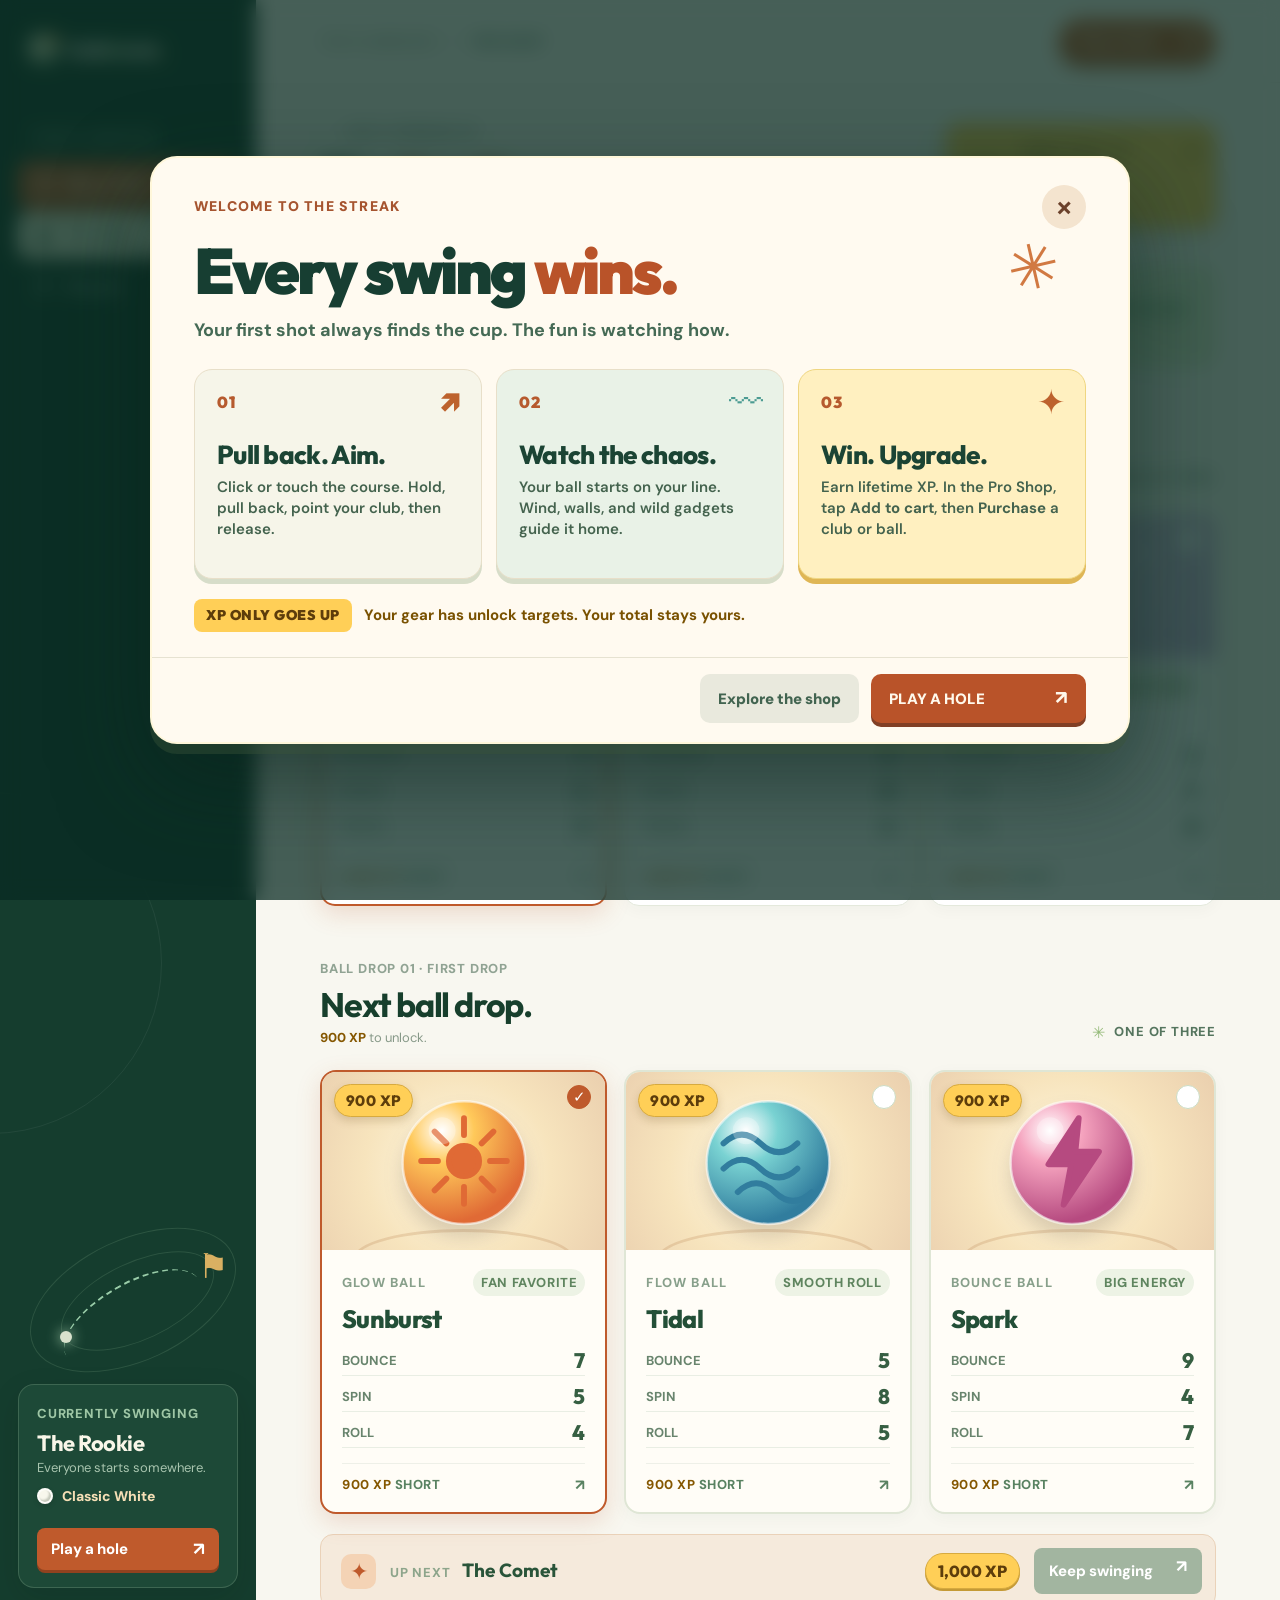
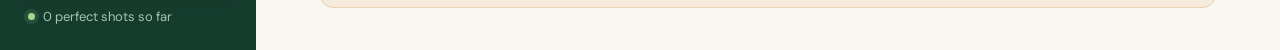
==== index.html @ f44a2342 "Save game, shop, tutorial, and 3D design lab updates" ====
<!doctype html>
<html lang="en">
  <head>
    <meta charset="UTF-8" />
    <meta name="viewport" content="width=device-width, initial-scale=1.0" />
    <meta name="theme-color" content="#153c2d" />
    <meta name="description" content="The Pro Shop at Hole in One: unlock spectacular clubs and golf balls for a game where every shot finds the cup." />
    <title>The Pro Shop · Hole in One</title>
    <link rel="preconnect" href="https://fonts.googleapis.com" />
    <link rel="preconnect" href="https://fonts.gstatic.com" crossorigin />
    <link href="https://fonts.googleapis.com/css2?family=DM+Sans:wght@400;500;600;700&family=Outfit:wght@400;500;600;700;800&display=swap" rel="stylesheet" />
    <link rel="stylesheet" href="./styles.css" />
    <link rel="stylesheet" href="./tutorial.css" />
    <script src="./gear-progression.js" defer></script>
    <script src="./ball-upgrades.js" defer></script>
    <script src="./script.js" defer></script>
    <script src="./shop-tutorial.js" defer></script>
  </head>
  <body>
    <div class="app-shell">
      <aside class="sidebar" aria-label="Game navigation">
        <a class="brand" href="#shop" aria-label="Hole in One shop home">
          <span class="brand-mark" aria-hidden="true"><span class="brand-flag"></span><span class="brand-hole"></span></span>
          <span class="brand-name">hole<span>in</span>one<span class="brand-dot">.</span></span>
        </a>

        <div class="side-label">YOUR CLUBHOUSE</div>
        <nav class="side-nav" aria-label="Main navigation">
          <a class="nav-item" id="nav-play" href="./game.html">
            <span class="nav-icon" aria-hidden="true">↗</span><span>Play a hole</span>
          </a>
          <a class="nav-item active" href="#shop" aria-current="page">
            <span class="nav-icon bag-icon" aria-hidden="true">▣</span><span>Pro shop</span><span class="nav-pip"></span>
          </a>
          <button class="nav-item" id="nav-collection" type="button">
            <span class="nav-icon" aria-hidden="true">✦</span><span>My gear</span>
          </button>
        </nav>

        <div class="side-spacer"></div>
        <div class="side-course" aria-hidden="true">
          <div class="course-orbit orbit-one"></div><div class="course-orbit orbit-two"></div>
          <div class="course-path"></div><span class="course-ball"></span><span class="course-flag">⚑</span>
        </div>
        <div class="side-progress">
          <div class="eyebrow light">CURRENTLY SWINGING</div>
          <div class="equipped-name" id="equipped-name">The Rookie</div>
          <div class="equipped-sub" id="equipped-sub">Everyone starts somewhere.</div>
          <div class="equipped-ball"><span class="equipped-ball-dot" id="equipped-ball-dot"></span><span id="equipped-ball-name">Classic White</span></div>
          <a class="side-play" id="side-play" href="./game.html"><span>Play a hole</span><span aria-hidden="true">↗</span></a>
        </div>
        <div class="side-bottom"><span class="live-dot"></span><span id="hole-count">0 perfect shots so far</span></div>
      </aside>

      <main class="main-content" id="shop">
        <header class="topbar">
          <div class="breadcrumb"><span>THE CLUBHOUSE</span><span class="breadcrumb-slash">/</span><strong>PRO SHOP</strong></div>
          <a class="topbar-play" href="./game.html">Play a hole <span aria-hidden="true">↗</span></a>
        </header>

        <div class="content-wrap">
          <section class="hero" aria-labelledby="hero-title">
            <div class="hero-copy">
              <div class="eyebrow"><span class="eyebrow-line"></span> NEXT UPGRADE UP</div>
              <h1 id="hero-title">The <em>Pro Shop.</em></h1>
              <p id="hero-description">Pick a club + ball. Play a hole.</p>
            </div>
            <div class="xp-wallet" aria-live="polite">
              <span class="wallet-spark" aria-hidden="true">✳</span>
              <div><div class="wallet-label">YOUR TOTAL XP</div><div class="wallet-value" id="wallet-xp">0 <span>XP</span></div></div>
              <span class="wallet-arrow" aria-hidden="true">↗</span>
            </div>
          </section>

          <section class="reward-banner" aria-label="Gear reward progress">
            <div class="reward-icon" aria-hidden="true">✦</div>
              <div class="reward-copy"><div class="reward-kicker" id="reward-kicker">TIER 01</div><div class="reward-title" id="reward-title">1,000 XP to go.</div></div>
            <div class="reward-meter"><div class="meter-label"><span class="xp-inline" id="meter-caption">0 / 1,000 XP</span><strong id="meter-status">KEEP SWINGING</strong></div><div class="meter-track"><span id="meter-fill"></span></div></div>
          </section>

          <section class="club-section" aria-labelledby="club-heading">
            <div class="section-heading">
              <div><div class="section-index" id="section-index">TIER 01</div><h2 id="club-heading">Pick your club.</h2><p id="section-description">One of three is yours.</p></div>
              <div class="selection-note"><span class="selection-note-icon">✳</span> <span id="selection-note-text">CHOOSE ONE OF THREE</span></div>
            </div>
            <div class="club-grid" id="club-grid"></div>
          </section>

          <section class="ball-section" aria-labelledby="ball-heading">
            <div class="section-heading">
              <div><div class="section-index" id="ball-section-index">BALL DROP / TIER 01</div><h2 id="ball-heading">Pick your ball.</h2><p id="ball-section-description">More bounce. More spin. More magic.</p></div>
              <div class="selection-note"><span class="selection-note-icon">✳</span> ONE OF THREE</div>
            </div>
            <div class="ball-grid" id="ball-grid"></div>
          </section>

          <section class="selection-bar" aria-live="polite">
            <div class="selection-bar-icon">✦</div>
            <div class="selection-info"><span class="selection-caption">YOUR PICK</span><strong id="selected-name">The Comet</strong><strong class="selection-price" id="selection-price">1,000 XP</strong></div>
            <button class="claim-button" id="claim-button" type="button"><span>Add to cart</span><span aria-hidden="true">↗</span></button>
          </section>
        </div>
      </main>
    </div>

    <div class="toast" id="toast" role="status" aria-live="polite"></div>
    <div class="confetti-layer" id="confetti-layer" aria-hidden="true"></div>

    <div class="modal-backdrop" id="claim-modal" hidden>
      <section class="claim-dialog" role="dialog" aria-modal="true" aria-labelledby="claim-title">
        <button class="modal-close" id="claim-close" type="button" aria-label="Close cart">×</button>
        <div class="claim-step" id="claim-step">YOUR CART</div>
        <h2 id="claim-title">Ready to roll?</h2>
        <p class="claim-intro" id="claim-intro">One XP milestone unlocks both. Your total stays.</p>
        <div class="claim-showcase" id="claim-showcase">
          <div class="claim-rays" aria-hidden="true"></div>
          <div class="claim-glow" aria-hidden="true"></div>
          <div class="claim-art" id="claim-art" aria-hidden="true"></div>
          <span class="claim-star star-one" aria-hidden="true">✦</span><span class="claim-star star-two" aria-hidden="true">✳</span>
        </div>
        <div class="cart-items">
          <div class="cart-item"><div class="cart-item-heading"><span>01 / CLUB</span><strong id="claim-cost">1,000 XP</strong></div><div class="claim-cart-choices" id="claim-cart-choices" aria-label="Choose a club for your cart"></div></div>
          <div class="cart-item"><div class="cart-item-heading"><span>02 / BALL</span><strong id="claim-ball-cost">900 XP</strong></div><div class="claim-ball-choices" id="claim-ball-choices" aria-label="Choose a ball for your cart"></div></div>
        </div>
        <div class="claim-receipt" aria-label="Unlock summary">
          <span>TOTAL XP <strong id="claim-balance">0 XP</strong></span>
          <span>UNLOCK TARGET <strong id="claim-needed">1,000 XP</strong></span>
          <span>XP AFTER <strong id="claim-after">0 XP</strong></span>
        </div>
        <div class="claim-actions">
          <button class="claim-back" id="claim-back" type="button">Keep browsing</button>
          <button class="claim-final" id="claim-confirm" type="button"><span id="claim-confirm-text">Purchase club</span><span class="xp-cta-price" id="claim-confirm-price">1,000 XP target</span><span aria-hidden="true">↗</span></button>
          <button class="claim-final" id="claim-done" type="button" hidden>Play a hole <span aria-hidden="true">↗</span></button>
        </div>
        <div class="claim-announcement" id="claim-announcement" role="status" aria-live="polite"></div>
      </section>
    </div>
    <div class="modal-backdrop" id="practice-modal" hidden>
      <section class="practice-dialog" role="dialog" aria-modal="true" aria-labelledby="practice-title">
        <button class="modal-close" id="modal-close" type="button" aria-label="Close">×</button>
        <div class="practice-topline">PRACTICE GREEN <span>•</span> HOLE <span id="practice-hole-number">01</span></div>
        <h2 id="practice-title">One shot. One sure thing.</h2>
        <p class="practice-intro">Press the ball, pull back, and release. Somehow, it always finds the cup.</p>
        <div class="practice-course" id="practice-course">
          <div class="course-ridge ridge-one"></div><div class="course-ridge ridge-two"></div>
          <div class="practice-track"></div><div class="practice-bunker"></div>
          <div class="practice-hole"><span class="practice-flag">⚑</span></div>
          <div class="wind-effect" id="wind-effect">〰&nbsp; WIND ASSIST &nbsp;〰</div>
          <div class="aim-line" id="aim-line"></div>
          <div class="practice-ball" id="practice-ball" role="button" tabindex="0" aria-label="Hold and pull back to swing"></div>
        </div>
        <div class="practice-bottom"><div><span class="power-label">SWING POWER</span><strong id="power-value">Pull back to aim</strong></div><div class="practice-result" id="practice-result">Every swing is a winner.</div></div>
        <button class="back-to-shop" id="back-to-shop" type="button" hidden>Back to the shop <span>↗</span></button>
      </section>
    </div>
    <div class="modal-backdrop" id="collection-modal" hidden>
      <section class="practice-dialog collection-dialog" role="dialog" aria-modal="true" aria-labelledby="collection-title">
        <button class="modal-close" id="collection-close" type="button" aria-label="Close">×</button>
        <div class="practice-topline">YOUR CLUBHOUSE <span>•</span> THE COLLECTION</div>
        <h2 id="collection-title">Your gear so far.</h2>
        <p class="practice-intro">A little history of very lucky swings.</p>
        <div class="collection-list" id="collection-list"></div>
      </section>
    </div>
    <div class="tutorial-overlay" id="tutorial-overlay" hidden>
      <section class="tutorial-panel" role="dialog" aria-modal="true" aria-labelledby="tutorial-title" aria-describedby="tutorial-lede">
        <div class="tutorial-scroll">
          <div class="tutorial-topline"><span>WELCOME TO THE STREAK</span><button class="tutorial-close" id="tutorial-close" type="button" aria-label="Close tutorial">×</button></div>
          <div class="tutorial-hero">
            <span class="tutorial-spark" aria-hidden="true">✳</span>
            <h2 id="tutorial-title" tabindex="-1">Every swing <em>wins.</em></h2>
            <p id="tutorial-lede">Your first shot always finds the cup. The fun is watching how.</p>
          </div>
          <div class="tutorial-steps">
            <article class="tutorial-step"><span class="tutorial-step-number">01</span><span class="tutorial-step-icon" aria-hidden="true">↗</span><h3>Pull back. Aim.</h3><p>Click or touch the course. Hold, pull back, point your club, then release.</p></article>
            <article class="tutorial-step"><span class="tutorial-step-number">02</span><span class="tutorial-step-icon" aria-hidden="true">〰</span><h3>Watch the chaos.</h3><p>Your ball starts on your line. Wind, walls, and wild gadgets guide it home.</p></article>
            <article class="tutorial-step"><span class="tutorial-step-number">03</span><span class="tutorial-step-icon" aria-hidden="true">✦</span><h3>Win. Upgrade.</h3><p>Earn lifetime XP. In the Pro Shop, tap <strong>Add to cart</strong>, then <strong>Purchase</strong> a club or ball.</p></article>
          </div>
          <div class="tutorial-reassurance"><strong>XP ONLY GOES UP</strong><span>Your gear has unlock targets. Your total stays yours.</span></div>
        </div>
        <div class="tutorial-actions"><button class="tutorial-skip" id="tutorial-skip" type="button">Explore the shop</button><button class="tutorial-start" id="tutorial-start" type="button">PLAY A HOLE <span aria-hidden="true">↗</span></button></div>
      </section>
    </div>
  </body>
</html>
---- styles.css ----
:root{font-family:'DM Sans',sans-serif;color:#173b2c;background:#f8f7f0;font-synthesis:none}*{box-sizing:border-box}body{margin:0;min-width:320px}button,a{font:inherit}button{cursor:pointer}a{text-decoration:none;color:inherit}button:focus-visible,a:focus-visible,[tabindex]:focus-visible{outline:3px solid #e2b54d;outline-offset:3px}[hidden]{display:none!important}.app-shell{min-height:100vh;display:flex}.sidebar{width:256px;flex:none;background:#153d2e;color:#f9f6e8;padding:34px 18px 25px;display:flex;flex-direction:column;position:relative;overflow:hidden}.sidebar:before{content:'';position:absolute;width:340px;height:340px;border:1px solid rgba(255,255,255,.06);border-radius:50%;left:-180px;top:48%;pointer-events:none}.brand{display:flex;align-items:center;gap:10px;padding:0 11px;margin-bottom:66px;position:relative;z-index:1}.brand-mark{width:29px;height:29px;border-radius:50%;background:#e6efc8;position:relative;flex:none;box-shadow:inset -4px -4px 0 #b6d0a7}.brand-hole{position:absolute;width:8px;height:4px;border-radius:50%;background:#153d2e;left:11px;bottom:5px}.brand-flag{position:absolute;width:2px;height:20px;background:#153d2e;left:15px;bottom:8px;transform:rotate(8deg);transform-origin:bottom}.brand-flag:after{content:'';position:absolute;top:0;left:1px;border-top:5px solid #f8b863;border-bottom:5px solid transparent;border-right:11px solid #f8b863}.brand-name{font-family:Outfit,sans-serif;font-weight:800;letter-spacing:-1.2px;font-size:22px;white-space:nowrap}.brand-name>span:first-child{color:#cce3b6}.brand-dot{color:#f9bf61}.side-label{font-size:10px;font-weight:800;letter-spacing:2px;color:#8fb29d;padding:0 14px;margin-bottom:15px}.side-nav{display:grid;gap:5px;position:relative;z-index:1}.nav-item{border:0;background:transparent;color:#b6cbbd;display:flex;align-items:center;gap:13px;width:100%;padding:13px 15px;border-radius:11px;text-align:left;font-weight:700;font-size:13px;transition:background .2s,color .2s}.nav-item:hover{background:rgba(255,255,255,.08);color:#fff}.nav-item.active{background:#edf1d9;color:#194532;box-shadow:0 3px 14px rgba(5,26,15,.13)}.nav-icon{font-size:23px;font-family:Outfit,sans-serif;font-weight:500;width:20px;line-height:20px;text-align:center}.bag-icon{font-size:20px}.nav-pip{width:6px;height:6px;border-radius:50%;background:#ecb45c;margin-left:auto}.side-spacer{flex:1;min-height:100px}.side-course{height:148px;position:relative;margin:-15px 4px 7px;opacity:.9}.course-orbit{position:absolute;border:1px solid rgba(170,211,171,.17);border-radius:50%;width:220px;height:122px;transform:rotate(-25deg);left:1px;top:10px}.orbit-two{width:165px;height:78px;left:33px;top:33px}.course-path{position:absolute;width:153px;height:70px;border-top:2px dashed #a8dcb6;border-radius:50%;transform:rotate(-30deg);left:34px;top:54px}.course-ball{position:absolute;left:38px;top:102px;width:12px;height:12px;background:#eff4df;border-radius:50%;box-shadow:0 0 14px #bfe6c2}.course-flag{position:absolute;color:#efbd68;left:176px;top:15px;font-size:34px}.side-progress{position:relative;z-index:1;border:1px solid rgba(217,239,208,.17);background:#1d4937;border-radius:16px;padding:20px 18px 17px;box-shadow:0 10px 30px rgba(7,25,17,.12)}.eyebrow{font-weight:800;font-size:10px;letter-spacing:2px;color:#658571;display:flex;align-items:center;gap:10px}.eyebrow.light{color:#9ec6a5;font-size:9px}.equipped-name{font:700 22px/1.2 Outfit,sans-serif;letter-spacing:-.5px;margin:8px 0 3px}.equipped-sub{font-size:11px;color:#a9c5af}.side-play{margin-top:23px;background:#ecbb64;border:0;border-radius:8px;width:100%;padding:11px 14px;color:#20432b;font-weight:800;display:flex;align-items:center;justify-content:space-between;font-size:12px;transition:transform .2s,background .2s}.side-play:hover{transform:translateY(-2px);background:#ffcf78}.side-play span:last-child{font-size:18px;line-height:12px}.side-bottom{display:flex;align-items:center;gap:8px;color:#a8c6b0;font-size:11px;padding:20px 10px 0}.live-dot{width:7px;height:7px;border-radius:50%;background:#a7d890;box-shadow:0 0 0 4px rgba(167,216,144,.13)}.main-content{flex:1;min-width:0;background:#f8f7f0}.topbar{height:83px;border-bottom:1px solid #e8e9de;display:flex;justify-content:space-between;align-items:center;padding:0 clamp(28px,5vw,72px)}.breadcrumb{display:flex;align-items:center;gap:15px;font-size:10px;letter-spacing:1.7px;font-weight:800;color:#8b9c8b}.breadcrumb strong{color:#2b583b}.breadcrumb-slash{color:#bcc8b6;font-size:15px}.top-actions{display:flex;align-items:center;gap:21px}.season-tag{font-size:10px;font-weight:800;letter-spacing:1.4px;color:#52745b;display:flex;align-items:center;gap:7px}.season-dot{width:7px;height:7px;background:#9ac678;border-radius:50%}.avatar{width:32px;height:32px;border-radius:50%;background:#dfebce;border:2px solid #fff;display:grid;place-items:center;font:800 11px Outfit,sans-serif;color:#2d5c3c;position:relative;box-shadow:0 2px 8px #dce4d4}.avatar-star{position:absolute;top:-7px;right:-6px;color:#eeb955;font-size:13px}.content-wrap{width:min(1330px,100%);margin:0 auto;padding:40px clamp(28px,5vw,72px) 42px}.hero{display:flex;justify-content:space-between;align-items:flex-end;gap:25px;margin-bottom:34px}.hero-copy{max-width:720px}.eyebrow-line{width:17px;height:1px;background:#91a992}.hero h1{font:700 clamp(36px,3.5vw,54px)/1.06 Outfit,sans-serif;letter-spacing:-2.5px;margin:15px 0 11px;color:#173f2d}.hero h1 em{font-style:normal;color:#8cae64}.hero p{font-size:13px;line-height:1.65;color:#78907c;margin:0;max-width:490px}.xp-wallet{min-width:190px;height:77px;background:#eaf0d9;border:1px solid #dfe9cc;border-radius:14px;display:flex;align-items:center;gap:13px;padding:15px 17px;position:relative;margin-bottom:3px}.wallet-spark{width:34px;height:34px;border-radius:10px;display:grid;place-items:center;background:#d1e3ba;color:#3d713f;font-size:24px;flex:none}.wallet-label{font-size:9px;letter-spacing:1.3px;font-weight:800;color:#719477}.wallet-value{font:700 25px/1.05 Outfit,sans-serif;letter-spacing:-.8px;color:#214e34;margin-top:4px}.wallet-value span{font:700 10px 'DM Sans',sans-serif;letter-spacing:1px;color:#62886b}.wallet-arrow{align-self:flex-start;color:#77977b;font-size:17px;margin-left:auto}.reward-banner{min-height:103px;background:#dfeccd;border:1px solid #d2e3be;border-radius:16px;display:flex;align-items:center;gap:18px;padding:21px 27px;position:relative;overflow:hidden}.reward-banner:after{content:'✳';position:absolute;right:30%;top:-64px;font:190px Outfit;color:rgba(133,173,105,.1);pointer-events:none}.reward-icon{width:46px;height:46px;flex:none;border-radius:12px;background:#b6d699;color:#fff;font-size:28px;display:grid;place-items:center;transform:rotate(-7deg);box-shadow:0 4px 0 #97bf79}.reward-copy{position:relative;z-index:1;min-width:270px}.reward-kicker{font-size:9px;font-weight:800;letter-spacing:1.55px;color:#63885e;margin-bottom:5px}.reward-title{font:700 23px/1.1 Outfit,sans-serif;letter-spacing:-.55px;color:#245236}.reward-meter{width:235px;margin-left:auto;position:relative;z-index:1}.meter-label{display:flex;justify-content:space-between;gap:10px;font-size:9px;font-weight:800;letter-spacing:.5px;color:#6b9368;white-space:nowrap;margin-bottom:9px}.meter-label strong{color:#397b48;font-size:9px}.meter-track{height:7px;border-radius:9px;background:#bdd7ad;overflow:hidden}.meter-track span{display:block;height:100%;width:100%;background:#438f5b;border-radius:9px;transition:width .35s}.club-section{margin-top:38px}.section-heading{display:flex;align-items:end;justify-content:space-between;gap:20px;margin-bottom:20px}.section-index{font-size:10px;letter-spacing:1.7px;color:#90a393;font-weight:800;margin-bottom:8px}.section-heading h2{font:700 clamp(27px,2.7vw,34px)/1.15 Outfit,sans-serif;letter-spacing:-1.2px;color:#173f2c;margin:0 0 5px}.section-heading p{color:#879988;font-size:12px;margin:0}.selection-note{color:#55755e;font-size:10px;font-weight:800;letter-spacing:1.1px;white-space:nowrap;padding-bottom:4px}.selection-note-icon{color:#93b977;font-size:16px;vertical-align:-2px;margin-right:5px}.club-grid{display:grid;grid-template-columns:repeat(3,minmax(0,1fr));gap:17px}.club-card{border:1px solid #e4e9dc;border-radius:15px;background:#fff;min-width:0;overflow:hidden;text-align:left;position:relative;box-shadow:0 4px 16px rgba(34,66,43,.035);transition:transform .2s,box-shadow .2s,border-color .2s;cursor:pointer;padding:0;color:#1b4230}.club-card:hover{transform:translateY(-4px);box-shadow:0 12px 28px rgba(34,66,43,.1)}.club-card.selected{border:2px solid #408755;box-shadow:0 8px 25px rgba(46,114,64,.13)}.club-card.locked{opacity:.82}.club-art{height:143px;position:relative;display:grid;place-items:center;overflow:hidden}.club-art:before,.club-art:after{content:'';position:absolute;border-radius:50%;border:1px solid rgba(255,255,255,.4);width:215px;height:215px;top:23px;left:50%;transform:translateX(-50%)}.club-art:after{width:158px;height:158px;top:52px}.club-art svg{height:150px;width:220px;position:relative;z-index:2;transform:rotate(-9deg) translateY(4px);filter:drop-shadow(0 10px 8px rgba(45,63,39,.18))}.club-art .art-spark{position:absolute;color:rgba(255,255,255,.82);font:26px Outfit;z-index:1}.art-spark.one{top:22px;right:20%}.art-spark.two{bottom:20px;left:15%;font-size:16px}.club-art.meteor{background:linear-gradient(135deg,#f4ddbb,#f0c690)}.club-art.cloud{background:linear-gradient(135deg,#dae7e9,#b7d6d9)}.club-art.lightning{background:linear-gradient(135deg,#e7d8ed,#ccb4db)}.club-art.orbit{background:linear-gradient(135deg,#deead1,#b9d8b7)}.club-art.lotus{background:linear-gradient(135deg,#f3d9df,#eebac8)}.club-art.volt{background:linear-gradient(135deg,#e6e3bc,#d2d38a)}.club-art.nebula{background:linear-gradient(135deg,#d3d0eb,#a9acd7)}.club-art.rocket{background:linear-gradient(135deg,#f4d5c5,#efab91)}.club-art.aurora{background:linear-gradient(135deg,#cee9dd,#96cfc2)}.card-check{position:absolute;right:14px;top:13px;z-index:4;border-radius:50%;width:24px;height:24px;background:#fff;color:#4a8a52;display:grid;place-items:center;font-size:15px;font-weight:800;border:1px solid #cbdcc5}.selected .card-check{background:#397c4d;color:#fff;border-color:#397c4d}.card-body{padding:15px 17px 17px}.card-row{display:flex;justify-content:space-between;gap:8px;align-items:center}.card-kicker{font-size:9px;letter-spacing:1.2px;font-weight:800;color:#88a08b}.card-tag{border-radius:30px;padding:4px 7px;font-size:8px;font-weight:800;letter-spacing:.6px;color:#5f855f;background:#edf3e5}.card-body h3{font:700 23px/1.12 Outfit,sans-serif;letter-spacing:-.75px;margin:8px 0 3px}.card-desc{font-size:11px;color:#829784;margin:0 0 15px;line-height:1.35;min-height:29px}.stat-row{display:grid;grid-template-columns:63px 1fr 19px;gap:7px;align-items:center;margin:7px 0;font-size:10px;color:#68846d;font-weight:700}.stat-bar{height:5px;background:#ecf1e6;border-radius:10px;overflow:hidden}.stat-bar span{display:block;height:100%;background:#a6c58b;border-radius:10px}.stat-number{text-align:right;color:#4e7956;font-size:10px}.card-bottom{margin-top:13px;border-top:1px solid #eef0e8;padding-top:11px;display:flex;align-items:center;justify-content:space-between;color:#598261;font-size:9px;font-weight:800;letter-spacing:.5px}.card-bottom .card-arrow{font-size:15px}.selection-bar{margin-top:20px;background:#eaf0df;border:1px solid #e0e9d7;border-radius:13px;min-height:74px;padding:12px 13px 12px 20px;display:flex;align-items:center;gap:14px}.selection-bar-icon{width:35px;height:35px;flex:none;border-radius:10px;display:grid;place-items:center;background:#d7e6c6;color:#5a945b;font-size:22px}.selection-info{display:flex;align-items:baseline;gap:11px;flex:1;min-width:0}.selection-caption{font-size:9px;font-weight:800;letter-spacing:1px;color:#8da58b;white-space:nowrap}.selection-info strong{font:700 16px Outfit,sans-serif;color:#295439;white-space:nowrap}.selection-info>span:last-child{font-size:11px;color:#7e987e;overflow:hidden;text-overflow:ellipsis;white-space:nowrap}.claim-button{background:#2c7145;color:#fff;border:0;border-radius:8px;min-width:168px;padding:13px 15px;display:flex;justify-content:space-between;gap:12px;font-weight:800;font-size:11px;box-shadow:0 3px 0 #1d5735;transition:transform .2s,background .2s}.claim-button:hover:not(:disabled){background:#358852;transform:translateY(-2px)}.claim-button:disabled{cursor:not-allowed;background:#a2b5a0;box-shadow:none}.claim-button span:last-child{font-size:17px;line-height:10px}.toast{position:fixed;right:26px;bottom:24px;z-index:30;padding:12px 17px;border-radius:10px;background:#1e5536;color:#fff;font-size:12px;font-weight:700;box-shadow:0 12px 36px rgba(12,40,23,.2);opacity:0;transform:translateY(15px);pointer-events:none;transition:opacity .25s,transform .25s}.toast.visible{opacity:1;transform:translateY(0)}.confetti-layer{position:fixed;inset:0;z-index:50;pointer-events:none;overflow:hidden}.confetti{position:absolute;top:-20px;width:8px;height:14px;opacity:0;animation:fall var(--fall-time) ease-in forwards;transform:rotate(var(--rotation));background:var(--color);left:var(--left)}@keyframes fall{0%{opacity:1;transform:translateY(-20px) rotate(0deg)}100%{opacity:0;transform:translateY(105vh) translateX(var(--drift)) rotate(900deg)}}.modal-backdrop{position:fixed;inset:0;z-index:40;background:rgba(13,38,23,.68);display:grid;place-items:center;padding:20px;backdrop-filter:blur(4px)}.practice-dialog{width:min(640px,100%);background:#f9f8f0;border-radius:21px;padding:29px;position:relative;box-shadow:0 24px 80px rgba(9,32,18,.28)}.modal-close{position:absolute;right:22px;top:17px;background:#e8edde;border:0;border-radius:50%;width:31px;height:31px;font-size:23px;line-height:1;color:#3b6745}.practice-topline{font-size:10px;letter-spacing:1.7px;font-weight:800;color:#73a174}.practice-topline span{padding:0 8px;color:#b3c8ab}.practice-dialog h2{font:700 33px Outfit,sans-serif;letter-spacing:-1px;margin:8px 0 4px;color:#18442e}.practice-intro{font-size:12px;color:#758c78;margin:0 0 20px}.practice-course{height:275px;position:relative;overflow:hidden;border-radius:15px;background:radial-gradient(ellipse at 80% 20%,#a6cf82 0 17%,transparent 18%),repeating-linear-gradient(105deg,#92c679 0 30px,#96ca7c 30px 60px);border:7px solid #e0e9d2;touch-action:none}.practice-course:before{content:'';position:absolute;inset:-20%;border:40px solid rgba(65,129,67,.13);border-radius:50%;transform:rotate(-18deg) translate(20%,35%)}.course-ridge{position:absolute;width:190px;height:90px;border:9px solid rgba(211,235,170,.26);border-radius:50%;transform:rotate(-26deg);left:16%;top:50%}.ridge-two{left:61%;top:5%;width:120px;height:135px}.practice-track{position:absolute;width:67%;height:65%;border-top:3px dashed rgba(248,255,237,.65);border-radius:50%;left:19%;top:38%;transform:rotate(-20deg)}.practice-bunker{position:absolute;width:105px;height:50px;background:#e7d7a5;border:5px solid rgba(255,255,255,.18);border-radius:50%;left:45%;bottom:12%;transform:rotate(-26deg)}.practice-hole{position:absolute;left:78%;top:31%;width:26px;height:10px;border-radius:50%;background:#214d30;box-shadow:0 2px 0 #cce1a7}.practice-flag{position:absolute;bottom:4px;left:12px;color:#e89165;font-size:35px;line-height:1}.practice-ball{position:absolute;left:18%;top:70%;width:23px;height:23px;border-radius:50%;background:radial-gradient(circle at 35% 30%,#fff 0 33%,#e8eee5 73%);box-shadow:0 5px 4px rgba(42,81,46,.25);cursor:grab;z-index:3;transform:translate(-50%,-50%)}.practice-ball:active{cursor:grabbing}.aim-line{position:absolute;left:18%;top:70%;width:0;height:3px;background:#f9fcf0;transform-origin:left center;border-radius:5px;z-index:2;box-shadow:0 0 0 2px rgba(38,84,45,.2);display:none}.wind-effect{position:absolute;right:7%;top:58%;color:#f5fff1;font:800 11px Outfit;letter-spacing:1.5px;opacity:0;transform:translateX(25px);z-index:5;text-shadow:0 2px 6px #3a844b}.wind-effect.active{animation:wind 1.6s ease-in-out 2}@keyframes wind{20%,70%{opacity:1;transform:translateX(-17px)}100%{opacity:0;transform:translateX(-45px)}}.practice-bottom{display:flex;justify-content:space-between;align-items:center;gap:15px;margin-top:17px}.practice-bottom>div:first-child{display:flex;flex-direction:column;gap:3px}.power-label{font-size:9px;letter-spacing:1.4px;font-weight:800;color:#8ba38b}.practice-bottom strong{font:700 16px Outfit;color:#2d633e}.practice-result{font-size:11px;color:#7f987f;text-align:right}.back-to-shop{margin-top:16px;width:100%;border:0;border-radius:9px;padding:13px 17px;background:#2d7045;color:#fff;display:flex;align-items:center;justify-content:space-between;font-size:12px;font-weight:800}
@media(max-width:1180px){.sidebar{width:220px}.content-wrap{padding-left:35px;padding-right:35px}.topbar{padding-left:35px;padding-right:35px}.hero h1{font-size:42px}.selection-info>span:last-child{display:none}.club-grid{gap:12px}.card-body{padding:14px}.reward-copy{min-width:230px}}
@media(max-width:900px){.sidebar{width:72px;padding:27px 10px}.brand{padding:0;margin:0 auto 62px}.brand-name,.side-label,.nav-item span:not(.nav-icon),.side-course,.side-progress,.side-bottom{display:none}.side-nav{gap:12px}.nav-item{justify-content:center;padding:12px 4px}.nav-icon{width:auto}.nav-pip{display:none}.content-wrap{padding:30px 26px}.topbar{padding:0 26px}.reward-meter{width:190px}.reward-copy{min-width:0}.club-art{height:125px}.club-art svg{height:135px}}
@media(max-width:700px){.app-shell{display:block}.sidebar{width:100%;height:64px;padding:0 17px;flex-direction:row;align-items:center;justify-content:space-between}.brand{margin:0}.brand-name{display:block;font-size:19px}.side-nav{display:flex;gap:5px}.nav-item{width:40px;height:40px;padding:0}.nav-item span.nav-icon{display:block}.topbar{height:60px;padding:0 20px}.season-tag{display:none}.content-wrap{padding:26px 20px 35px}.hero{display:block;margin-bottom:23px}.hero h1{font-size:40px}.hero p{font-size:12px}.xp-wallet{margin-top:18px;width:100%;height:66px}.reward-banner{padding:16px;gap:12px;flex-wrap:wrap}.reward-icon{width:39px;height:39px}.reward-title{font-size:19px}.reward-meter{width:100%;margin:9px 0 0}.club-section{margin-top:28px}.section-heading{align-items:start}.section-heading h2{font-size:29px}.selection-note{display:none}.club-grid{grid-template-columns:1fr}.club-card{display:grid;grid-template-columns:39% 1fr;min-height:220px}.club-art{height:100%;min-height:220px}.club-art svg{width:190px;height:160px;transform:rotate(-9deg) translateY(4px)}.card-body{padding:17px}.card-desc{min-height:0}.selection-bar{position:sticky;bottom:10px;z-index:10;box-shadow:0 8px 24px rgba(32,68,41,.12);flex-wrap:wrap}.selection-info{flex:1}.claim-button{width:100%}.practice-dialog{padding:20px}.practice-course{height:225px}}
@media(max-width:420px){.club-card{grid-template-columns:35% 1fr}.club-art svg{width:160px}.card-body h3{font-size:20px}.stat-row{grid-template-columns:53px 1fr 16px;gap:4px}.brand-name{font-size:17px}.brand-mark{width:25px;height:25px}.hero h1{font-size:36px}}
@media(prefers-reduced-motion:reduce){*,*:before,*:after{animation-duration:.01ms!important;scroll-behavior:auto!important;transition-duration:.01ms!important}}
.collection-list{display:grid;gap:9px;margin-top:22px;max-height:54vh;overflow:auto}.collection-entry{display:flex;align-items:center;gap:12px;background:#eef2e4;border:1px solid #dfe8d6;border-radius:11px;padding:11px 13px}.collection-emblem{width:32px;height:32px;flex:none;border-radius:8px;background:#d4e5c5;display:grid;place-items:center;color:#548055;font-size:20px}.collection-entry strong{font:700 15px Outfit;color:#26543a;display:block}.collection-entry small{font-size:10px;color:#819783}.collection-equipped{margin-left:auto;font-size:9px;font-weight:800;letter-spacing:1px;color:#497e50}
.club-card:disabled{cursor:default}.club-card:disabled:hover{transform:none;box-shadow:0 4px 16px rgba(34,66,43,.035)}.club-card.selected:disabled:hover{box-shadow:0 8px 25px rgba(46,114,64,.13)}

.practice-dialog,.claim-dialog{max-height:calc(100dvh - 40px);overflow:auto}
.claim-dialog{width:min(510px,100%);background:#faf9f1;border-radius:22px;padding:29px;position:relative;text-align:center;box-shadow:0 26px 90px rgba(9,32,18,.35)}
.claim-step{font-size:10px;letter-spacing:2px;font-weight:800;color:#7c9b76;margin-top:2px}
.claim-dialog h2{font:700 clamp(29px,4vw,37px)/1.05 Outfit,sans-serif;letter-spacing:-1.3px;color:#17442e;margin:12px 30px 6px}
.claim-intro{font-size:12px;line-height:1.5;color:#829584;margin:0 auto 17px;max-width:360px}
.claim-showcase{height:225px;border-radius:16px;background:radial-gradient(circle at 50% 62%,#e8eec8 0,#ccdfa9 55%,#a8cb8d 100%);position:relative;overflow:hidden;display:grid;place-items:center;isolation:isolate}
.claim-rays{position:absolute;inset:-70%;background:repeating-conic-gradient(from 0deg,rgba(255,255,255,.28) 0deg 11deg,transparent 11deg 26deg);opacity:.55;animation:claim-spin 24s linear infinite}
.claim-glow{position:absolute;width:200px;height:200px;border-radius:50%;background:rgba(255,255,255,.36);filter:blur(15px)}
.claim-art{position:relative;z-index:2;transform:rotate(-8deg);transition:transform .8s cubic-bezier(.2,1.4,.4,1)}
.claim-art svg{width:275px;height:205px;filter:drop-shadow(0 16px 10px rgba(45,63,39,.2))}
.claim-star{position:absolute;color:#fff;z-index:2;opacity:.9}.star-one{top:30px;left:16%;font-size:33px}.star-two{bottom:32px;right:17%;font-size:27px}
.claim-details{display:flex;flex-direction:column;align-items:center;gap:3px;margin:16px 0 14px}.claim-type{font-size:9px;letter-spacing:1.6px;font-weight:800;color:#8aa284}.claim-details strong{font:700 25px/1.1 Outfit,sans-serif;letter-spacing:-.7px;color:#1c4b32}.claim-details>span:last-child{color:#829684;font-size:11px}
.claim-stats{display:grid;grid-template-columns:repeat(3,1fr);gap:8px;margin-bottom:17px}.claim-stat{background:#eef3e5;border:1px solid #dce9d2;border-radius:10px;padding:9px 7px}.claim-stat span{display:block;font-size:9px;font-weight:800;letter-spacing:1px;color:#789177}.claim-stat strong{font:700 21px Outfit,sans-serif;color:#37794a}
.claim-actions{display:flex;gap:9px}.claim-actions button{border:0;border-radius:10px;padding:13px 16px;font-size:12px;font-weight:800}.claim-back{background:#e9eee2;color:#57735c;flex:1}.claim-final{background:#2e7547;color:#fff;flex:2;display:flex;justify-content:space-between;align-items:center}.claim-final:hover{background:#226139}.claim-final span{font-size:17px;line-height:10px}.claim-announcement{font-size:11px;font-weight:700;color:#3b8051;margin-top:10px;min-height:14px}
.claim-dialog.celebrating .claim-art{animation:claim-lift 1.2s ease-in-out both}.claim-dialog.celebrating .claim-rays{animation-duration:3s}.claim-dialog.revealed .claim-art{transform:rotate(-4deg) scale(1.13)}.claim-dialog.revealed .claim-showcase{animation:claim-flash .75s ease-out}.claim-dialog.revealed .claim-star{animation:claim-twinkle .8s ease-in-out 2}
@keyframes claim-spin{to{transform:rotate(360deg)}}@keyframes claim-lift{0%{transform:rotate(-8deg) scale(1)}45%{transform:rotate(2deg) scale(.8) translateY(18px)}100%{transform:rotate(-4deg) scale(1.13)}}@keyframes claim-flash{0%,100%{filter:brightness(1)}35%{filter:brightness(1.45)}}@keyframes claim-twinkle{50%{transform:scale(1.5);opacity:.4}}
@media(max-width:700px){.claim-dialog{padding:20px}.claim-showcase{height:190px}.claim-art svg{width:230px;height:185px}.claim-dialog h2{margin-left:20px;margin-right:20px}}
@media(prefers-reduced-motion:reduce){.claim-rays,.claim-dialog.celebrating .claim-art,.claim-dialog.revealed .claim-showcase,.claim-dialog.revealed .claim-star{animation:none!important}.claim-art{transition:none!important}}
.price-badge{position:absolute;top:12px;left:12px;z-index:4;background:#ffda6f;color:#5b4114;border:1px solid #fff3bd;border-radius:999px;padding:7px 10px;font:800 11px/1 Outfit,sans-serif;letter-spacing:.4px;box-shadow:0 3px 8px rgba(93,68,21,.18)}
.selection-info .selection-price{margin-left:auto;flex:none;background:#ffda6f;border:1px solid #f5c85f;color:#684c1a;border-radius:999px;padding:8px 11px;font:800 12px/1 Outfit,sans-serif;box-shadow:0 2px 0 #ddb54f}
.claim-receipt{display:grid;grid-template-columns:repeat(3,1fr);gap:5px;background:#fff8de;border:1px solid #eedda1;border-radius:11px;margin:-2px 0 16px;padding:10px 7px}.claim-receipt span{font-size:8px;letter-spacing:.7px;font-weight:800;color:#92783b}.claim-receipt strong{display:block;margin-top:3px;font:800 15px Outfit,sans-serif;color:#604a1c}
@media(max-width:1180px){.selection-info #selection-message{display:none}}
@media(max-width:700px){.selection-info{flex-wrap:wrap;gap:7px}.selection-info .selection-price{margin-left:auto}}
@media(max-width:700px){.selection-bar{position:static}}
.hero h1 em{color:#bf5a2c}.price-badge{background:#bf5a2c;color:#fff;border-color:#e69363;box-shadow:0 4px 10px rgba(136,59,25,.23)}
.selection-bar{background:#f5eadc;border-color:#ead2b9}.selection-bar-icon{background:#f4d3b5;color:#bf5a2c}.selection-info .selection-price{background:#bf5a2c;border-color:#d87943;color:#fff;box-shadow:0 2px 0 #97441f}
.claim-button,.claim-final{background:#bf5a2c;box-shadow:0 3px 0 #96431f}.claim-button:hover:not(:disabled),.claim-final:hover{background:#a94a22}.claim-button:disabled{background:#a2b5a0;box-shadow:none}
.claim-receipt{background:#fff0e3;border-color:#edc6a8}.claim-receipt span{color:#a2714f}.claim-receipt strong{color:#873d1f}.claim-dialog.revealed .claim-step,.claim-dialog.revealed .claim-announcement{color:#bf5a2c}
#nav-play{background:#bf5a2c;color:#fff;box-shadow:0 3px 0 #91421f}#nav-play:hover{background:#d87943;color:#fff}.side-play{background:#bf5a2c;color:#fff;box-shadow:0 3px 0 #91421f}.side-play:hover{background:#d87943}
@media(max-width:700px){.sidebar{height:auto;min-height:104px;padding:10px 12px;flex-direction:column;align-items:stretch;justify-content:flex-start;gap:8px}.brand{margin:0;align-self:flex-start}.side-nav{display:grid;grid-template-columns:repeat(3,minmax(0,1fr));gap:6px;width:100%}.nav-item{width:auto;height:38px;padding:0 7px;justify-content:center;gap:5px;font-size:10px;white-space:nowrap}.nav-item span:not(.nav-icon){display:inline}.nav-item .nav-icon{font-size:15px;line-height:1;width:auto}.nav-item .nav-pip{display:none}.nav-item.active{box-shadow:none}.brand-name{font-size:17px}}
.xp-wallet{min-width:270px;height:105px;background:#19432f;border-color:#19432f;box-shadow:0 8px 22px rgba(18,66,38,.16);gap:15px}.wallet-spark{width:42px;height:42px;background:#315c3d;color:#f1ce83;font-size:29px}.wallet-label{font-size:10px;color:#c8dfa9;letter-spacing:1.5px}.wallet-value{font-size:43px;color:#fff;letter-spacing:-1.5px}.wallet-value span{font-size:12px;color:#f2c67b}.wallet-arrow{color:#f0c478;font-size:22px}
@media(max-width:700px){.sidebar .side-spacer{display:none}.xp-wallet{width:100%;height:95px}.wallet-value{font-size:40px}}
@media(max-width:420px){.side-nav .nav-item{padding-left:5px;padding-right:5px;gap:4px}}
.xp-wallet{background:#ffe5ad;border-color:#efc881;box-shadow:0 8px 22px rgba(153,92,37,.16)}.wallet-spark{background:#f7cc76;color:#a7491e}.wallet-label{color:#824722}.wallet-value{color:#713719}.wallet-value span{color:#984b24}.wallet-arrow{color:#a9552b}

/* XP uses one yellow surface and dark ink; orange is reserved for the selected club. */
:root{--xp-yellow:#ffcf57;--xp-ink:#5d3d0b;--selected-orange:#bf5a2c}
.xp-wallet{background:var(--xp-yellow);border-color:#d6a940;box-shadow:0 8px 22px rgba(153,92,37,.17)}.wallet-spark{background:rgba(93,61,11,.1);color:var(--xp-ink)}.wallet-label,.wallet-value,.wallet-value span,.wallet-arrow{color:var(--xp-ink)}
.xp-inline,.price-badge,.selection-info .selection-price,.xp-cta-price{background:var(--xp-yellow);color:var(--xp-ink);border-color:#d7aa3f}
.xp-inline{display:inline-block;border-radius:5px;padding:2px 5px;font-weight:800;letter-spacing:0}.price-badge{border:1px solid #d7aa3f;box-shadow:0 4px 10px rgba(93,61,11,.2)}.selection-info .selection-price{box-shadow:0 2px 0 #c49a36}.card-bottom .xp-inline{padding:2px 4px;font-size:9px}
.meter-track{background:#cfdbba}.meter-track span{background:var(--xp-yellow)}.meter-label .xp-inline{font-size:9px;line-height:1.1}.reward-title .xp-inline{font-size:inherit;padding:2px 6px}
.claim-receipt{background:#fff8e7;border-color:#e6cf8d}.claim-receipt span{background:var(--xp-yellow);border-radius:7px;padding:6px 3px;color:var(--xp-ink)}.claim-receipt strong{color:var(--xp-ink)}.claim-announcement{background:var(--xp-yellow);color:var(--xp-ink);border-radius:7px;padding:5px 8px}.claim-dialog.revealed .claim-announcement{color:var(--xp-ink)}.xp-cta-price{border-radius:6px;padding:5px 6px;white-space:nowrap;font-size:11px;line-height:1}
.club-card.selected{border-color:var(--selected-orange);box-shadow:0 8px 25px rgba(191,90,44,.18)}.selected .card-check{background:var(--selected-orange);border-color:var(--selected-orange);color:#fff}.club-card.selected:disabled:hover{box-shadow:0 8px 25px rgba(191,90,44,.18)}.club-card:focus-visible{outline:3px solid #8f3e1e;outline-offset:4px}
@media(max-width:700px){.claim-actions{flex-direction:column-reverse}.claim-actions button{width:100%}.claim-final{min-height:44px}}
.claim-cart-choices{display:grid;grid-template-columns:repeat(3,minmax(0,1fr));gap:7px;margin:-5px 0 12px}.cart-choice{min-height:38px;border:1px solid #dbe5d5;background:#f2f5ec;color:#315a3a;border-radius:9px;padding:6px 7px;font-size:11px;font-weight:800;line-height:1.1}.cart-choice:hover{border-color:var(--selected-orange);background:#faecdf}.cart-choice.selected{border:2px solid var(--selected-orange);background:#fae6d9;color:#923e1b}.cart-choice:focus-visible{outline:3px solid #8f3e1e;outline-offset:2px}
.club-card.available .card-bottom{background:var(--selected-orange);color:#fff;border:0;border-radius:7px;padding:9px 10px;margin-top:12px;font-size:10px;letter-spacing:1px}.club-card.available:hover .card-bottom{background:#a94a22}.club-card.available .card-arrow{color:#fff}
.claim-announcement:empty{background:transparent;padding:0;min-height:0;margin-top:0}.practice-result{background:var(--xp-yellow);color:var(--xp-ink);border-radius:6px;padding:5px 7px}
:root{--xp-yellow-text:#855700}
.xp-inline,.reward-title .xp-inline,.card-bottom .xp-inline{display:inline;background:transparent;border:0;border-radius:0;box-shadow:none;color:var(--xp-yellow-text);padding:0;letter-spacing:inherit}
.claim-receipt span{background:transparent;padding:2px 3px;color:var(--xp-yellow-text)}.claim-receipt strong{color:var(--xp-yellow-text)}.claim-announcement,.claim-dialog.revealed .claim-announcement,.practice-result{background:transparent;color:var(--xp-yellow-text);padding:0;border-radius:0}

/* Keep labels and numbers readable across the shop, including narrow screens. */
.side-label,.breadcrumb,.season-tag,.eyebrow,.eyebrow.light,.wallet-label,.reward-kicker,.section-index,.selection-note,.selection-caption,.claim-step,.claim-type{font-size:13px;letter-spacing:.8px}
.equipped-sub,.side-bottom,.hero p,.section-heading p,.card-kicker,.card-tag,.card-desc,.stat-row,.stat-number,.card-bottom,.selection-info>span:last-child,.claim-intro,.claim-details>span:last-child,.claim-stat span,.claim-announcement,.collection-entry small,.collection-equipped{font-size:13px;line-height:1.35}
.side-play,.nav-item,.claim-button,.claim-actions button,.back-to-shop{font-size:15px}
.meter-label,.meter-label strong,.meter-label .xp-inline{font-size:13px;letter-spacing:0}
.wallet-value span{font-size:15px}.price-badge{font-size:15px;padding:8px 11px}
.card-tag{padding:5px 8px}.card-row{flex-wrap:wrap;row-gap:5px}.card-desc{min-height:35px}
.stat-row{grid-template-columns:70px minmax(0,1fr) 25px;gap:7px;margin:8px 0}.stat-number{font-weight:800}
.card-bottom .xp-inline{font-size:inherit}.club-card.available .card-bottom{font-size:13px;letter-spacing:.4px}
.selection-info strong{font-size:19px}.selection-info .selection-price{font-size:16px;padding:9px 12px}.xp-cta-price{font-size:14px;padding:5px 7px}
.cart-choice{font-size:13px;min-height:44px}.claim-stat strong{font-size:23px}
.claim-receipt span{font-size:13px;letter-spacing:0;line-height:1.2}.claim-receipt strong{font-size:17px;line-height:1.15}
.practice-topline,.practice-intro,.power-label,.practice-result,.toast{font-size:13px}
@media(max-width:700px){.hero p{font-size:14px}.side-nav .nav-item{font-size:13px;min-height:42px;height:auto;padding:7px 5px}.side-nav .nav-item .nav-icon{display:none}.selection-info{align-items:center}.claim-actions button{font-size:15px}}
@media(max-width:420px){.stat-row{grid-template-columns:68px minmax(0,1fr) 25px;gap:5px}.card-body{padding:14px}.club-card{grid-template-columns:34% minmax(0,1fr)}.club-art svg{width:150px}.claim-receipt{gap:3px;padding:10px 4px}.claim-receipt span{font-size:13px}.claim-receipt strong{font-size:15px}.claim-dialog{padding:18px}.claim-actions button{padding:12px 10px}}

/* Preserve the purchase summary's hierarchy at narrow widths. */
@media(max-width:420px){
  .claim-receipt{grid-template-columns:repeat(2,minmax(0,1fr));gap:6px;padding:9px}
  .claim-receipt span{min-width:0;text-align:left;padding:7px 8px}
  .claim-receipt span:first-child{grid-column:1/-1;display:flex;align-items:center;justify-content:space-between;background:#fff0b5;border-radius:8px}
  .claim-receipt span:first-child strong{font-size:21px;margin-top:0}
  .claim-receipt strong{font-size:16px;overflow-wrap:anywhere}
  .side-nav .nav-item{min-height:44px}
}
.club-card.locked{opacity:1}

/* Golf balls share the shop's yellow XP, orange selection, and readable card scale. */
.equipped-ball{display:flex;align-items:center;gap:9px;margin:10px 0 15px;color:#f6dfb6;font-size:14px;font-weight:800}
.equipped-ball-dot,.cart-ball-dot{display:inline-block;flex:none;width:16px;height:16px;border-radius:50%;background:var(--equipped-ball-color,#fff);border:2px solid rgba(255,255,255,.7);box-shadow:inset -2px -2px 2px rgba(47,63,45,.25),0 2px 5px rgba(0,0,0,.13)}
.ball-section{margin-top:54px}
.ball-grid{display:grid;grid-template-columns:repeat(3,minmax(0,1fr));gap:17px;margin-top:23px}
.ball-card{display:block;overflow:hidden;text-align:left;border:2px solid #dfe6d5;background:#fffdf7;border-radius:16px;padding:0;color:#214d34;box-shadow:0 4px 16px rgba(34,66,43,.04);transition:transform .2s,box-shadow .2s,border-color .2s}
.ball-card:hover:not(:disabled){transform:translateY(-4px);box-shadow:0 12px 28px rgba(34,66,43,.13)}
.ball-card.selected{border-color:var(--selected-orange);box-shadow:0 8px 25px rgba(191,90,44,.18)}
.ball-card:focus-visible{outline:3px solid #8f3e1e;outline-offset:4px}
.ball-card:disabled{cursor:default}
.ball-art{position:relative;height:178px;display:grid;place-items:center;overflow:hidden;background:radial-gradient(circle at 48% 55%,#fff9e4 0,#f7e4bd 53%,#eacfae 100%)}
.ball-art:after{content:'';position:absolute;width:215px;height:54px;bottom:-39px;border:3px solid rgba(164,104,51,.19);border-radius:50%}
.ball-art .ball-illustration{position:relative;z-index:1;width:168px;height:168px;filter:drop-shadow(0 12px 9px rgba(78,60,42,.19))}
.ball-art .price-badge{z-index:3}
.ball-art .card-check{z-index:3}
.ball-card-body{padding:19px 20px 17px}
.ball-card-body h3{font:800 25px/1.1 Outfit,sans-serif;letter-spacing:-.7px;margin:10px 0 12px;color:#234f37}
.ball-card .stat-row{font-size:13px}
.ball-card .card-bottom{margin-top:15px;font-size:13px}
.ball-card.available .card-bottom{background:var(--selected-orange);color:#fff;border:0;border-radius:7px;padding:9px 10px;letter-spacing:.4px}
.ball-card.available .card-arrow{color:#fff}
.ball-card .xp-inline{color:var(--xp-yellow-text);background:none;padding:0}
.ball-card.available .card-bottom:hover{background:#a94a22}
.ball-section .section-heading p .xp-inline{color:var(--xp-yellow-text);font-weight:800;background:none;padding:0}
.collection-group-title{padding:8px 2px 0;font-size:13px;font-weight:900;letter-spacing:1.1px;color:#955328}
.collection-ball-emblem{color:var(--collection-ball);text-shadow:0 1px 2px #715f42}

/* One cart accepts either upgrade or a pair. The highest XP target unlocks both. */
.claim-dialog{width:min(640px,100%)}
.claim-showcase{height:175px;background:radial-gradient(circle at 50% 58%,#fff2d3 0,#edcfaa 62%,#dfa976 100%)}
.cart-art-pair{display:flex;align-items:center;justify-content:center;gap:0;min-height:160px}
.cart-art-club svg{width:220px;height:160px;filter:drop-shadow(0 10px 9px rgba(77,51,31,.24))}
.cart-art-ball{margin-left:-24px;z-index:3}
.cart-art-ball .ball-illustration{width:142px;height:142px;filter:drop-shadow(0 10px 7px rgba(77,51,31,.25))}
.cart-art-ball:only-child{margin-left:0}
.cart-items{display:grid;gap:12px;margin:16px 0}
.cart-item{text-align:left}
.cart-item-heading{display:flex;justify-content:space-between;align-items:center;gap:10px;margin:0 0 6px;font-size:14px;font-weight:900;letter-spacing:.6px;color:#305943}
.cart-item-heading strong{color:var(--xp-yellow-text);font:800 17px Outfit,sans-serif;white-space:nowrap}
.claim-cart-choices,.claim-ball-choices{display:grid;grid-template-columns:repeat(4,minmax(0,1fr));gap:7px;margin:0}
.cart-choice{min-width:0;min-height:48px;font-size:13px;line-height:1.15;padding:7px 5px}
.cart-choice.selected{border-color:var(--selected-orange);background:#fae6d9;color:#923e1b}
.cart-none{color:#697e66;background:#f3f1e9}
.cart-ball-choice{display:flex;align-items:center;justify-content:center;gap:5px}
.cart-ball-dot{width:13px;height:13px;background:var(--cart-ball);border-color:#fff}
.cart-ball-choice small{display:block;margin-top:2px;font-size:13px;font-weight:900;color:#a04c28}
.cart-unavailable{grid-column:1/-1;padding:10px 12px;background:#f3f1e9;border-radius:8px;font-size:13px;font-weight:700;color:#637861}
.claim-receipt{margin:4px 0 15px}
.claim-receipt span:first-child{background:#fff0b5;border-radius:8px}
.claim-final:disabled{background:#a8b5a1;box-shadow:none;cursor:not-allowed}
.claim-dialog.celebrating .cart-items,.claim-dialog.revealed .cart-items{display:none}
.claim-dialog.celebrating .cart-art-ball,.claim-dialog.revealed .cart-art-ball{animation:claim-ball-pop 1.1s ease-out both}
@keyframes claim-ball-pop{0%{transform:scale(.7) translateY(18px)}60%{transform:scale(1.15) translateY(-8px)}100%{transform:scale(1)}}
@media(max-width:900px){.ball-grid{gap:10px}.ball-card-body{padding:15px}.ball-art{height:145px}.ball-art .ball-illustration{width:140px;height:140px}}
@media(max-width:700px){.ball-section{margin-top:36px}.ball-grid{grid-template-columns:1fr}.ball-card{display:grid;grid-template-columns:36% minmax(0,1fr)}.ball-art{height:100%;min-height:210px}.ball-art .ball-illustration{width:min(155px,95%);height:auto}.ball-card-body{padding:16px}.ball-card-body h3{font-size:23px}.claim-dialog{max-height:calc(100dvh - 22px);padding:18px}.claim-showcase{height:145px}.cart-art-pair{min-height:140px}.cart-art-club svg{width:175px;height:135px}.cart-art-ball .ball-illustration{width:115px;height:115px}.claim-cart-choices,.claim-ball-choices{grid-template-columns:repeat(2,minmax(0,1fr))}.cart-item-heading{font-size:13px}.cart-choice{font-size:13px}.cart-items{gap:10px}.claim-receipt{margin-bottom:12px}}
@media(max-width:420px){.ball-card{grid-template-columns:34% minmax(0,1fr)}.ball-art{min-height:210px}.ball-card-body{padding:13px}.ball-card-body h3{font-size:21px}.ball-card .stat-row{grid-template-columns:62px minmax(0,1fr) 25px}.cart-art-ball{margin-left:-18px}.cart-art-club svg{width:155px}.cart-art-ball .ball-illustration{width:105px;height:105px}}
@media(prefers-reduced-motion:reduce){.claim-dialog.celebrating .cart-art-ball,.claim-dialog.revealed .cart-art-ball{animation:none!important}}
@media(max-width:420px){
  .claim-final{gap:6px}
  .claim-final #claim-confirm-text{font-size:15px;line-height:1.15;text-align:left}
  .claim-final #claim-confirm-price{font-size:13px;line-height:1.1;white-space:normal;text-align:right}
  .claim-final>span:last-child{display:none}
}

/* The first six hand-designed drops lead into the generated gear colors. */
.club-art.wildfire{background:linear-gradient(135deg,#fbe7cc,#efa575)}
.club-art.starlift{background:linear-gradient(135deg,#e6ecff,#aabcf0)}
.club-art.ripple{background:linear-gradient(135deg,#d6f2ed,#8bd0ce)}
.club-art.thunderhead{background:linear-gradient(135deg,#e7daf8,#ad8bd6)}
.club-art.sunforge{background:linear-gradient(135deg,#fff1c7,#efc776)}
.club-art.mirage{background:linear-gradient(135deg,#f9e0ec,#e5a6c8)}
.club-art.supernova{background:linear-gradient(135deg,#ffe4c7,#eb9b84)}
.club-art.skycrown{background:linear-gradient(135deg,#dcefff,#9ec9ee)}
.club-art.kaleido{background:linear-gradient(135deg,#f0e3fb,#b9b0e3)}
.club-art.generated{background:radial-gradient(circle at 44% 30%,#fff8e7 0%,var(--club-color) 45%,var(--club-grip) 125%)}
.ball-art.generated{background:radial-gradient(circle at 42% 28%,#fff9e9 0%,var(--ball-color) 47%,var(--ball-accent) 130%)}

/* Standalone ratings can keep growing through tier 1,000. */
.stat-row,.ball-card .stat-row{display:flex;align-items:center;justify-content:space-between;gap:10px;margin:6px 0;padding:4px 0;border-bottom:1px solid #e9eee4;font-size:13px}
.stat-row .stat-number{font:800 21px/1 Outfit,sans-serif;color:#365f42;text-align:right;min-width:24px}
.ball-card .stat-row .stat-number{color:#365f42}
@media(max-width:420px){.stat-row,.ball-card .stat-row{gap:6px}}
@media(max-width:360px){.meter-label{flex-wrap:wrap;white-space:normal}.meter-label strong{width:100%;text-align:left}}
.wallet-value.large-total{font-size:33px}
.wallet-value.very-large-total{font-size:28px}
@media(max-width:700px){.wallet-value.large-total{font-size:30px}.wallet-value.very-large-total{font-size:25px}}
@media(max-width:420px){.wallet-value.large-total{font-size:27px}.wallet-value.very-large-total{font-size:23px}}
@media(max-width:420px){
  .club-art .price-badge,.ball-art .price-badge{left:5px;right:5px;top:8px;padding:6px 3px;font-size:13px;letter-spacing:0;text-align:center;white-space:nowrap}
  .club-art .card-check,.ball-art .card-check{top:auto;right:8px;bottom:9px}
}

/* Keep the course one obvious tap away from the shop. */
.topbar-play{min-height:44px;display:inline-flex;align-items:center;justify-content:space-between;gap:28px;padding:0 18px;border:2px solid #df8d5c;border-radius:999px;background:#bf5a2c;color:#fff9ef;box-shadow:0 4px 0 #91421f;font-size:15px;font-weight:800;white-space:nowrap;transition:transform .2s,background .2s}
.topbar-play:hover{background:#d87943;transform:translateY(-2px)}
.topbar-play span{font-size:19px;line-height:1}
@media(max-width:700px){.topbar-play{display:none}}
---- tutorial.css ----
.course-utility{display:flex;align-items:center;justify-content:flex-end;gap:6px;margin-top:11px}
.course-utility button{min-height:44px;font:800 13px/1 'DM Sans',sans-serif;letter-spacing:.3px;white-space:nowrap;cursor:pointer;transition:transform .2s,box-shadow .2s}
.course-utility button:hover{transform:translateY(-2px)}
.course-utility button:focus-visible,.tutorial-overlay button:focus-visible{outline:3px solid #ffdb67;outline-offset:3px}
.tutorial-replay{display:flex;align-items:center;gap:8px;border:2px solid #d88759;border-radius:999px;background:#fff9eb;color:#743f25;padding:0 15px;box-shadow:0 4px 0 #ad815c,0 12px 22px #3c513a33}
.tutorial-replay span{width:23px;height:23px;display:grid;place-items:center;border-radius:50%;background:#bd592e;color:#fff;font:900 18px/1 Outfit,sans-serif}

.tutorial-overlay[hidden]{display:none}
.tutorial-overlay{position:fixed;inset:0;z-index:30;display:grid;place-items:center;padding:14px;background:#092b23bd;backdrop-filter:blur(10px)}
.tutorial-panel{width:min(980px,100%);max-height:calc(100dvh - 28px);display:flex;flex-direction:column;overflow:hidden;border:2px solid #fff7da;border-radius:27px;background:#fffaf0;box-shadow:0 10px 0 #3b553a66,0 35px 90px #09241c88;color:#173e32}
.tutorial-scroll{overflow:auto;overscroll-behavior:contain;padding:27px clamp(20px,4vw,42px) 25px}
.tutorial-topline{display:flex;align-items:center;justify-content:space-between;gap:16px;color:#a6542f;font:900 14px/1.2 'DM Sans',sans-serif;letter-spacing:1.2px}
.tutorial-close{width:44px;height:44px;flex:none;border:0;border-radius:50%;background:#f4e4cf;color:#6b412b;font:500 30px/1 Outfit,sans-serif;cursor:pointer}
.tutorial-hero{position:relative;margin:11px 0 26px}
.tutorial-spark{position:absolute;right:3%;top:-5px;color:#d17942;font:900 62px/1 Outfit,sans-serif;transform:rotate(-13deg)}
.tutorial-hero h2{max-width:780px;margin:0;font:900 clamp(40px,5vw,70px)/.98 Outfit,sans-serif;letter-spacing:-3px}
.tutorial-hero h2:focus{outline:none}
.tutorial-hero h2 em{font-style:normal;color:#b95329}
.tutorial-hero p{max-width:650px;margin:15px 0 0;color:#456a55;font-size:18px;line-height:1.4;font-weight:700}
.tutorial-steps{display:grid;grid-template-columns:repeat(3,minmax(0,1fr));gap:14px}
.tutorial-step{position:relative;min-width:0;min-height:210px;overflow:hidden;padding:22px;border:1px solid #e8dfc9;border-radius:18px;background:#f6f5e9;box-shadow:0 5px 0 #d7ddc9}
.tutorial-step:nth-child(2){background:#e9f2e7}
.tutorial-step:nth-child(3){background:#fff0c0;border-color:#efd681;box-shadow:0 5px 0 #dfb655}
.tutorial-step-number{display:inline-block;color:#b65a2e;font:900 16px/1 Outfit,sans-serif;letter-spacing:1px}
.tutorial-step-icon{position:absolute;right:20px;top:15px;color:#bd622d;font:900 34px/1 Outfit,sans-serif}
.tutorial-step:nth-child(2) .tutorial-step-icon{color:#4b9b92}
.tutorial-step h3{margin:28px 0 9px;color:#1b4434;font:800 26px/1.05 Outfit,sans-serif;letter-spacing:-.7px}
.tutorial-step p{margin:0;color:#44634e;font-size:15px;line-height:1.4;font-weight:600}
.tutorial-reassurance{display:flex;align-items:center;gap:12px;margin-top:20px;color:#795100;font-size:15px;line-height:1.35}
.tutorial-reassurance strong{flex:none;padding:9px 12px;border-radius:8px;background:#ffcf57;color:#5d3d0b;font:900 14px/1.1 Outfit,sans-serif;letter-spacing:.5px}
.tutorial-reassurance span{font-weight:700}
.tutorial-actions{display:flex;align-items:center;justify-content:flex-end;gap:12px;flex:none;padding:16px clamp(20px,4vw,42px) 19px;border-top:1px solid #e6e2d1;background:#fffaf0}
.tutorial-actions button{min-height:49px;border:0;border-radius:10px;padding:12px 18px;font:900 15px/1.2 'DM Sans',sans-serif;cursor:pointer}
.tutorial-skip{background:#e9e9dd;color:#426450}
.tutorial-start{display:flex;align-items:center;justify-content:space-between;gap:24px;min-width:215px;background:#b95329;color:#fff9ec;box-shadow:0 4px 0 #813f25}
.tutorial-start span{font-size:19px}

@media(min-width:701px) and (max-width:1100px){.course-utility{flex-wrap:wrap}.course-utility button{flex:1}}
@media(max-width:700px){
  .shot-dock{padding:6px 13px 5px}
  .shot-star{width:28px;height:28px;font-size:17px}
  .power-track{height:8px;margin:3px 0 2px}
  .shot-bottom{display:none}
  .course-utility{margin-top:3px;gap:4px}
  .course-utility button{height:44px;min-height:44px;font-size:13px}
  .tutorial-replay{padding:0 6px}
  .tutorial-overlay{padding:8px}
  .tutorial-panel{max-height:calc(100dvh - 16px);border-radius:19px}
  .tutorial-scroll{padding:18px 18px 20px}
  .tutorial-topline{font-size:13px;letter-spacing:.7px}
  .tutorial-hero{margin:12px 0 20px}
  .tutorial-spark{font-size:38px;right:0;top:1px}
  .tutorial-hero h2{font-size:clamp(38px,10vw,54px);letter-spacing:-1.8px;padding-right:30px}
  .tutorial-hero p{font-size:16px;margin-top:10px}
  .tutorial-steps{grid-template-columns:1fr;gap:10px}
  .tutorial-step{min-height:0;padding:15px 18px}
  .tutorial-step-icon{right:17px;top:13px;font-size:29px}
  .tutorial-step h3{font-size:23px;margin:11px 0 5px}
  .tutorial-step p{font-size:14px}
  .tutorial-reassurance{align-items:flex-start;flex-direction:column;gap:7px;font-size:14px;margin-top:15px}
  .tutorial-actions{padding:12px 18px 16px}
  .tutorial-actions button{font-size:14px;min-height:48px}
  .tutorial-start{min-width:0;flex:1;gap:8px}
}
@media(max-width:360px){
  .tutorial-replay span{width:20px;height:20px;font-size:16px}
  .course-utility button{font-size:13px;letter-spacing:0}
  .tutorial-hero h2{font-size:38px}
  .tutorial-actions{gap:8px}
  .tutorial-actions button{padding:10px 11px}
}
@media(prefers-reduced-motion:reduce){.course-utility button{transition:none}}
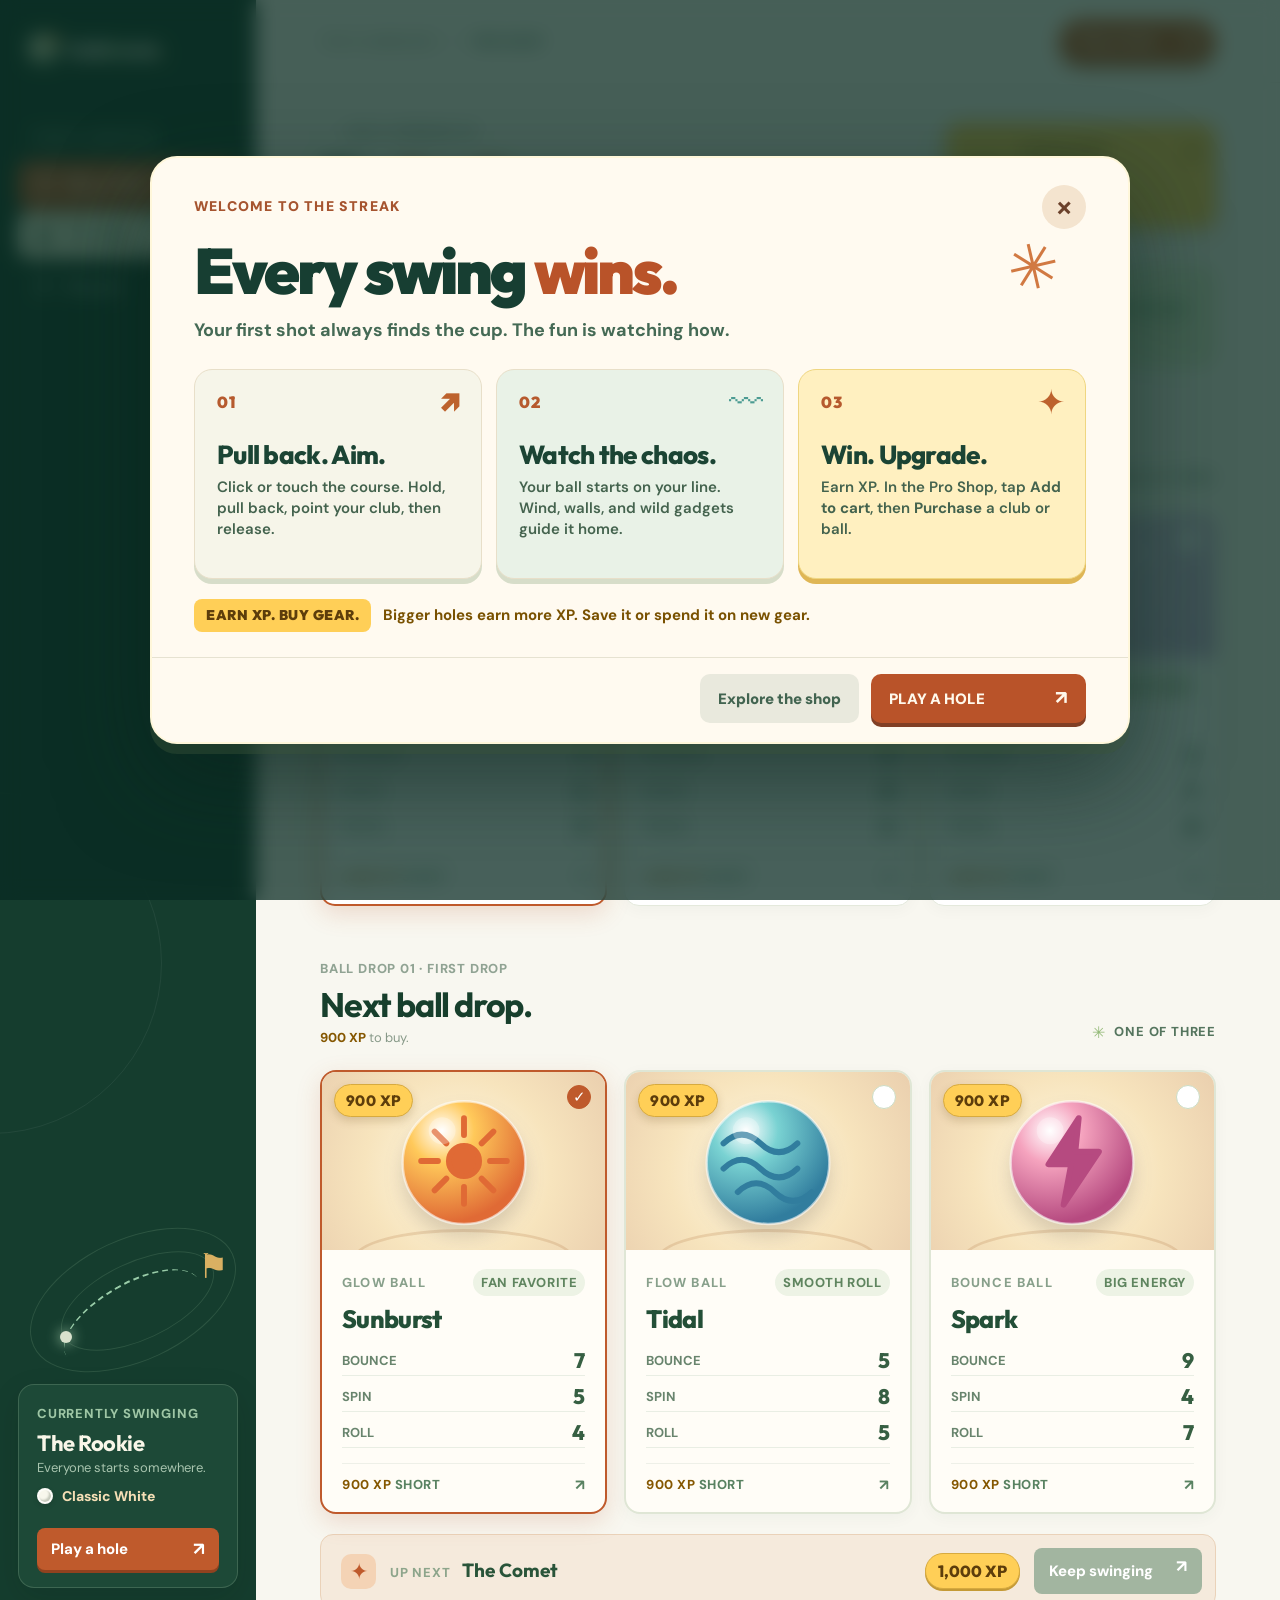
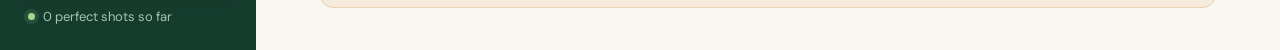
==== commit 726fac5d: "3d render implementation" ====
--- a/index.html
+++ b/index.html
@@ -13,7 +13,7 @@
     <link rel="stylesheet" href="./tutorial.css" />
     <script src="./gear-progression.js" defer></script>
     <script src="./ball-upgrades.js" defer></script>
-    <script src="./script.js" defer></script>
+    <script src="./script.js?economy=2" defer></script>
     <script src="./shop-tutorial.js" defer></script>
   </head>
   <body>
@@ -67,7 +67,7 @@
             </div>
             <div class="xp-wallet" aria-live="polite">
               <span class="wallet-spark" aria-hidden="true">✳</span>
-              <div><div class="wallet-label">YOUR TOTAL XP</div><div class="wallet-value" id="wallet-xp">0 <span>XP</span></div></div>
+              <div><div class="wallet-label">XP BALANCE</div><div class="wallet-value" id="wallet-xp">0 <span>XP</span></div></div>
               <span class="wallet-arrow" aria-hidden="true">↗</span>
             </div>
           </section>
@@ -123,13 +123,13 @@
           <div class="cart-item"><div class="cart-item-heading"><span>02 / BALL</span><strong id="claim-ball-cost">900 XP</strong></div><div class="claim-ball-choices" id="claim-ball-choices" aria-label="Choose a ball for your cart"></div></div>
         </div>
         <div class="claim-receipt" aria-label="Unlock summary">
-          <span>TOTAL XP <strong id="claim-balance">0 XP</strong></span>
-          <span>UNLOCK TARGET <strong id="claim-needed">1,000 XP</strong></span>
+          <span>XP BALANCE <strong id="claim-balance">0 XP</strong></span>
+          <span>CART TOTAL <strong id="claim-needed">1,000 XP</strong></span>
           <span>XP AFTER <strong id="claim-after">0 XP</strong></span>
         </div>
         <div class="claim-actions">
           <button class="claim-back" id="claim-back" type="button">Keep browsing</button>
-          <button class="claim-final" id="claim-confirm" type="button"><span id="claim-confirm-text">Purchase club</span><span class="xp-cta-price" id="claim-confirm-price">1,000 XP target</span><span aria-hidden="true">↗</span></button>
+          <button class="claim-final" id="claim-confirm" type="button"><span id="claim-confirm-text">Purchase club</span><span class="xp-cta-price" id="claim-confirm-price">1,000 XP</span><span aria-hidden="true">↗</span></button>
           <button class="claim-final" id="claim-done" type="button" hidden>Play a hole <span aria-hidden="true">↗</span></button>
         </div>
         <div class="claim-announcement" id="claim-announcement" role="status" aria-live="polite"></div>
@@ -174,9 +174,9 @@
           <div class="tutorial-steps">
             <article class="tutorial-step"><span class="tutorial-step-number">01</span><span class="tutorial-step-icon" aria-hidden="true">↗</span><h3>Pull back. Aim.</h3><p>Click or touch the course. Hold, pull back, point your club, then release.</p></article>
             <article class="tutorial-step"><span class="tutorial-step-number">02</span><span class="tutorial-step-icon" aria-hidden="true">〰</span><h3>Watch the chaos.</h3><p>Your ball starts on your line. Wind, walls, and wild gadgets guide it home.</p></article>
-            <article class="tutorial-step"><span class="tutorial-step-number">03</span><span class="tutorial-step-icon" aria-hidden="true">✦</span><h3>Win. Upgrade.</h3><p>Earn lifetime XP. In the Pro Shop, tap <strong>Add to cart</strong>, then <strong>Purchase</strong> a club or ball.</p></article>
+            <article class="tutorial-step"><span class="tutorial-step-number">03</span><span class="tutorial-step-icon" aria-hidden="true">✦</span><h3>Win. Upgrade.</h3><p>Earn XP. In the Pro Shop, tap <strong>Add to cart</strong>, then <strong>Purchase</strong> a club or ball.</p></article>
           </div>
-          <div class="tutorial-reassurance"><strong>XP ONLY GOES UP</strong><span>Your gear has unlock targets. Your total stays yours.</span></div>
+          <div class="tutorial-reassurance"><strong>EARN XP. BUY GEAR.</strong><span>Bigger holes earn more XP. Save it or spend it on new gear.</span></div>
         </div>
         <div class="tutorial-actions"><button class="tutorial-skip" id="tutorial-skip" type="button">Explore the shop</button><button class="tutorial-start" id="tutorial-start" type="button">PLAY A HOLE <span aria-hidden="true">↗</span></button></div>
       </section>
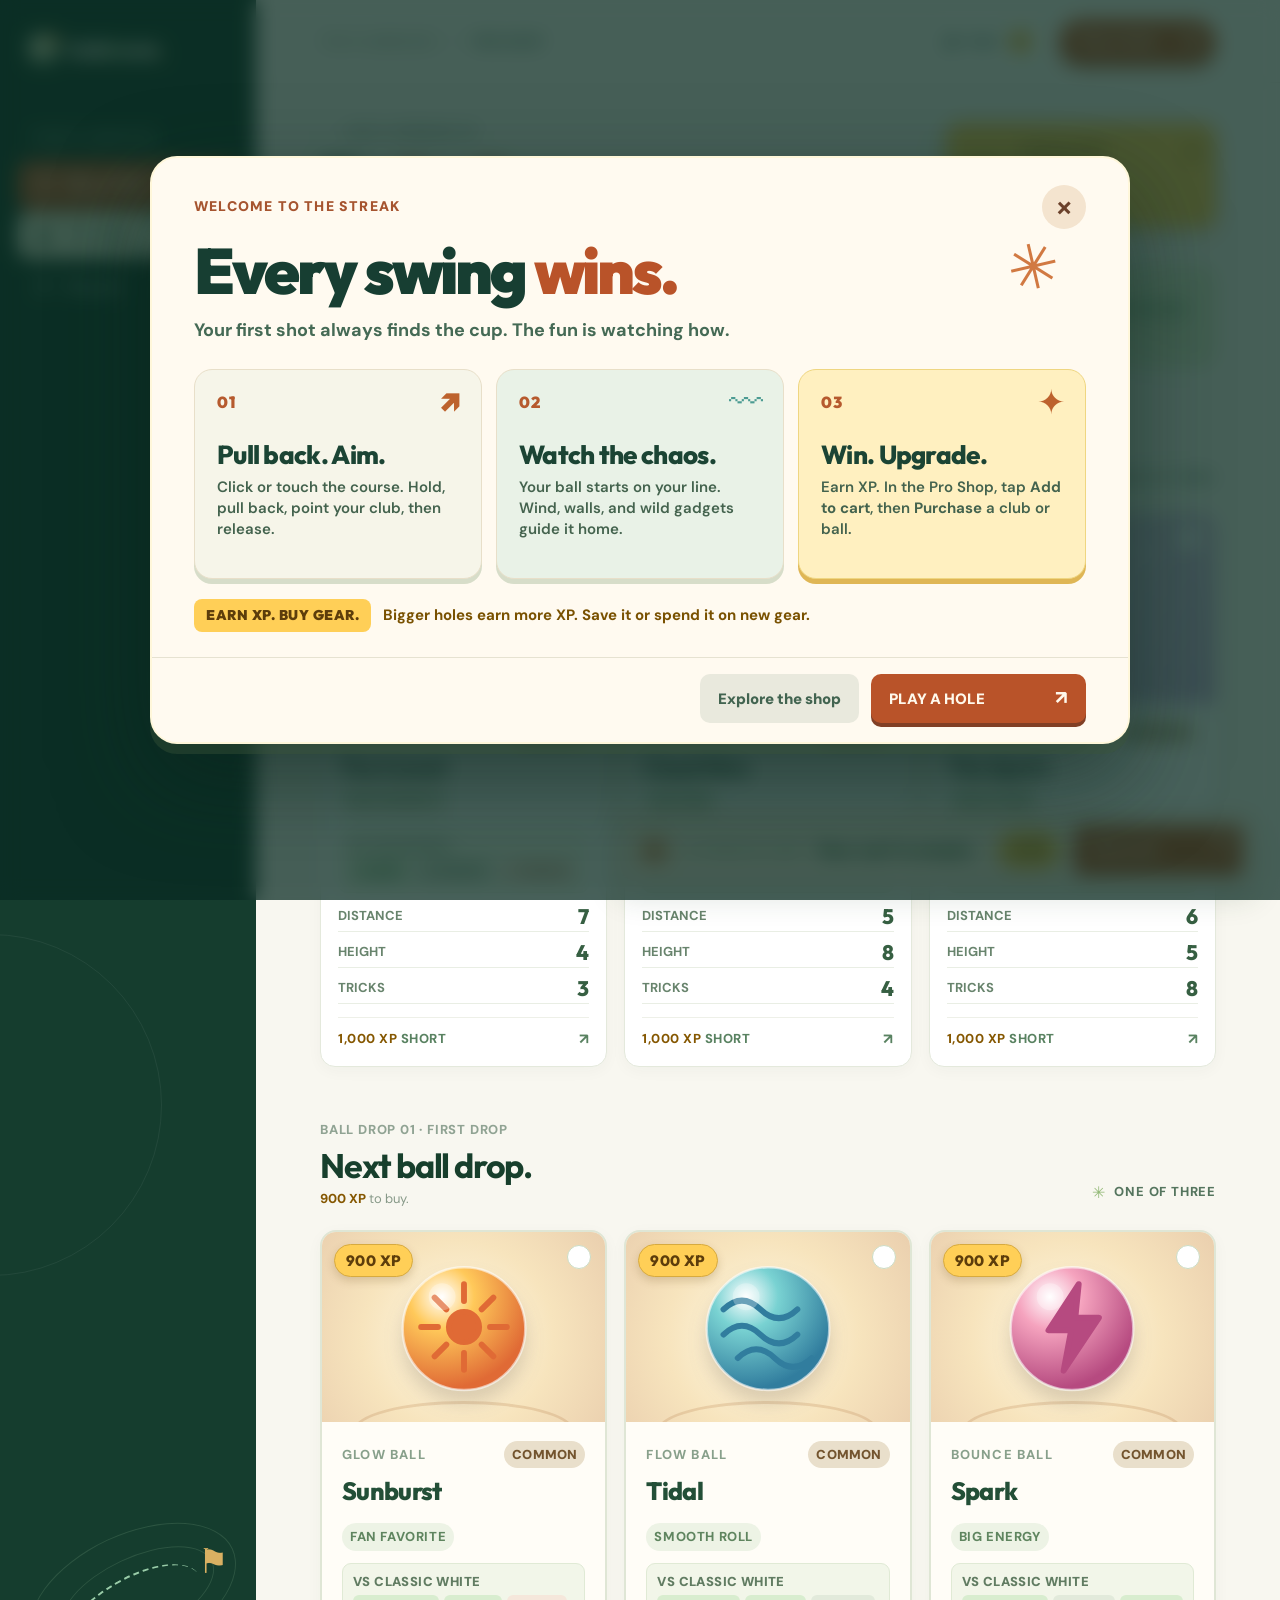
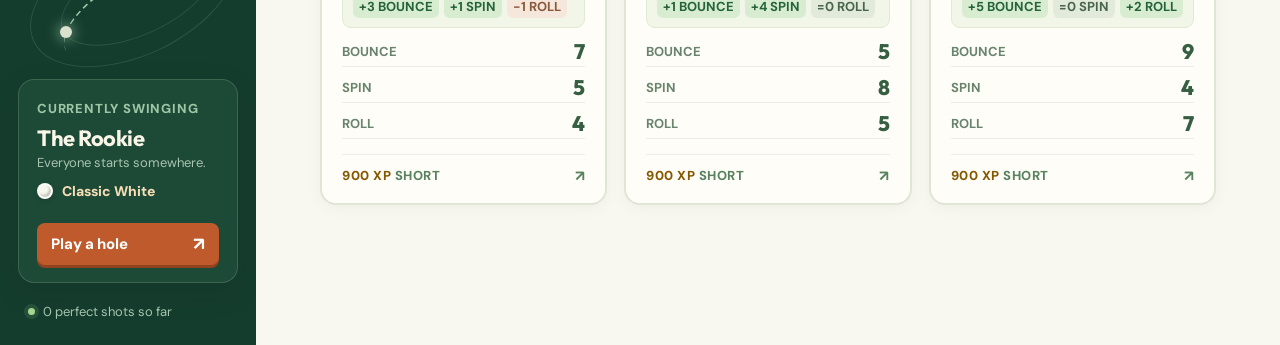
==== commit e180f4b4: "Updated PRD" ====
--- a/index.html
+++ b/index.html
@@ -9,11 +9,11 @@
     <link rel="preconnect" href="https://fonts.googleapis.com" />
     <link rel="preconnect" href="https://fonts.gstatic.com" crossorigin />
     <link href="https://fonts.googleapis.com/css2?family=DM+Sans:wght@400;500;600;700&family=Outfit:wght@400;500;600;700;800&display=swap" rel="stylesheet" />
-    <link rel="stylesheet" href="./styles.css" />
+    <link rel="stylesheet" href="./styles.css?shop=cart-1" />
     <link rel="stylesheet" href="./tutorial.css" />
     <script src="./gear-progression.js" defer></script>
     <script src="./ball-upgrades.js" defer></script>
-    <script src="./script.js?economy=2" defer></script>
+    <script src="./script.js?shop=cart-1" defer></script>
     <script src="./shop-tutorial.js" defer></script>
   </head>
   <body>
@@ -55,7 +55,7 @@
       <main class="main-content" id="shop">
         <header class="topbar">
           <div class="breadcrumb"><span>THE CLUBHOUSE</span><span class="breadcrumb-slash">/</span><strong>PRO SHOP</strong></div>
-          <a class="topbar-play" href="./game.html">Play a hole <span aria-hidden="true">↗</span></a>
+          <div class="topbar-actions"><button class="topbar-cart" id="topbar-cart" type="button" aria-label="Open cart, 0 items"><span aria-hidden="true">▣</span> Cart <strong id="topbar-cart-count">0</strong></button><a class="topbar-play" href="./game.html">Play a hole <span aria-hidden="true">↗</span></a></div>
         </header>
 
         <div class="content-wrap">
@@ -94,10 +94,10 @@
             <div class="ball-grid" id="ball-grid"></div>
           </section>
 
-          <section class="selection-bar" aria-live="polite">
-            <div class="selection-bar-icon">✦</div>
-            <div class="selection-info"><span class="selection-caption">YOUR PICK</span><strong id="selected-name">The Comet</strong><strong class="selection-price" id="selection-price">1,000 XP</strong></div>
-            <button class="claim-button" id="claim-button" type="button"><span>Add to cart</span><span aria-hidden="true">↗</span></button>
+          <section class="selection-bar" aria-live="polite" aria-label="Cart summary">
+            <div class="selection-bar-icon" aria-hidden="true">▣</div>
+            <div class="selection-info"><span class="selection-caption">YOUR CART</span><strong id="selected-name">Your cart is empty</strong><strong class="selection-price" id="selection-price">0 XP</strong></div>
+            <button class="claim-button" id="claim-button" type="button"><span>View cart</span><span aria-hidden="true">↗</span></button>
           </section>
         </div>
       </main>
@@ -108,10 +108,23 @@
 
     <div class="modal-backdrop" id="claim-modal" hidden>
       <section class="claim-dialog" role="dialog" aria-modal="true" aria-labelledby="claim-title">
+        <div class="cart-golf-cart" aria-hidden="true">
+          <svg viewBox="0 0 144 92" focusable="false">
+            <ellipse cx="75" cy="82" rx="59" ry="5" fill="#dbe5d2"/>
+            <path d="M36 33h66l12 9-5 3H29l7-12Z" fill="#ffcf57" stroke="#28543b" stroke-width="3" stroke-linejoin="round"/>
+            <path d="M45 43v23m52-23v23" fill="none" stroke="#28543b" stroke-width="3" stroke-linecap="round"/>
+            <path d="M20 57h88l13 10-5 8H31c-7 0-11-3-11-9v-9Z" fill="#bf5a2c" stroke="#28543b" stroke-width="3" stroke-linejoin="round"/>
+            <path d="M47 51h29c5 0 7 3 7 8H43c0-5 1-8 4-8Z" fill="#f5eadc" stroke="#28543b" stroke-width="2"/>
+            <path d="M85 54l9 12m-5-14h10" fill="none" stroke="#28543b" stroke-width="3" stroke-linecap="round"/>
+            <path d="M111 51v16m0-16 13 3-13 4" fill="#ffcf57" stroke="#28543b" stroke-width="2" stroke-linejoin="round"/>
+            <circle cx="42" cy="76" r="9" fill="#214b36"/><circle cx="100" cy="76" r="9" fill="#214b36"/>
+            <circle cx="42" cy="76" r="3" fill="#f5eadc"/><circle cx="100" cy="76" r="3" fill="#f5eadc"/>
+          </svg>
+        </div>
         <button class="modal-close" id="claim-close" type="button" aria-label="Close cart">×</button>
         <div class="claim-step" id="claim-step">YOUR CART</div>
-        <h2 id="claim-title">Ready to roll?</h2>
-        <p class="claim-intro" id="claim-intro">One XP milestone unlocks both. Your total stays.</p>
+        <h2 id="claim-title">Your cart.</h2>
+        <p class="claim-intro" id="claim-intro">Add a club, a ball, or both. Review your XP before buying.</p>
         <div class="claim-showcase" id="claim-showcase">
           <div class="claim-rays" aria-hidden="true"></div>
           <div class="claim-glow" aria-hidden="true"></div>
@@ -119,9 +132,10 @@
           <span class="claim-star star-one" aria-hidden="true">✦</span><span class="claim-star star-two" aria-hidden="true">✳</span>
         </div>
         <div class="cart-items">
-          <div class="cart-item"><div class="cart-item-heading"><span>01 / CLUB</span><strong id="claim-cost">1,000 XP</strong></div><div class="claim-cart-choices" id="claim-cart-choices" aria-label="Choose a club for your cart"></div></div>
-          <div class="cart-item"><div class="cart-item-heading"><span>02 / BALL</span><strong id="claim-ball-cost">900 XP</strong></div><div class="claim-ball-choices" id="claim-ball-choices" aria-label="Choose a ball for your cart"></div></div>
+          <div class="cart-item"><div class="cart-item-heading"><span>01 / CLUB</span><strong id="claim-cost">—</strong></div><div class="cart-preview" id="cart-club-preview"></div><div class="claim-cart-choices" id="claim-cart-choices" aria-label="Choose a club for your cart"></div></div>
+          <div class="cart-item"><div class="cart-item-heading"><span>02 / BALL</span><strong id="claim-ball-cost">—</strong></div><div class="cart-preview" id="cart-ball-preview"></div><div class="claim-ball-choices" id="claim-ball-choices" aria-label="Choose a ball for your cart"></div></div>
         </div>
+        <div class="pair-suggestion" id="pair-suggestion" hidden></div>
         <div class="claim-receipt" aria-label="Unlock summary">
           <span>XP BALANCE <strong id="claim-balance">0 XP</strong></span>
           <span>CART TOTAL <strong id="claim-needed">1,000 XP</strong></span>
--- a/styles.css
+++ b/styles.css
@@ -182,3 +182,77 @@
 .topbar-play:hover{background:#d87943;transform:translateY(-2px)}
 .topbar-play span{font-size:19px;line-height:1}
 @media(max-width:700px){.topbar-play{display:none}}
+
+/* Storefront cart stays reachable while the catalog scrolls. */
+.topbar-actions{display:flex;align-items:center;gap:12px}
+.topbar-cart{min-height:44px;display:inline-flex;align-items:center;gap:9px;padding:0 14px;border:1px solid #d5e1cd;border-radius:999px;background:#fffdf7;color:#245039;font-size:15px;font-weight:800;white-space:nowrap}
+.topbar-cart:hover{border-color:var(--selected-orange);color:#98421d}
+.topbar-cart strong{min-width:23px;height:23px;display:grid;place-items:center;border-radius:50%;background:var(--xp-yellow);color:var(--xp-ink);font:800 13px Outfit,sans-serif}
+.content-wrap{padding-bottom:140px}
+.selection-bar{position:fixed;bottom:14px;right:24px;z-index:10;width:min(640px,calc(100vw - 310px));max-width:none;margin:0;box-shadow:0 12px 30px rgba(32,68,41,.15)}
+.selection-info{align-items:center;flex-wrap:wrap;row-gap:4px}
+.selection-info #selected-name{min-width:0;overflow:hidden;text-overflow:ellipsis}
+.selection-info .selection-price{margin-left:auto}
+/* The cart opens as a centered retail checkout modal. */
+#claim-modal{background:rgba(9,29,20,.55);backdrop-filter:blur(3px)}
+#claim-modal:not([hidden]){animation:cart-backdrop-in .24s ease-out both}
+#claim-modal:not([hidden]) .claim-dialog{animation:cart-pull-up .3s cubic-bezier(.2,.75,.25,1) both}
+@keyframes cart-backdrop-in{from{opacity:0}to{opacity:1}}
+@keyframes cart-pull-up{from{opacity:0;transform:translateY(28px) scale(.98)}to{opacity:1;transform:translateY(0) scale(1)}}
+@media(prefers-reduced-motion:reduce){#claim-modal:not([hidden]),#claim-modal:not([hidden]) .claim-dialog{animation:none}}
+#claim-modal .claim-dialog{width:min(720px,100%);max-height:calc(100dvh - 32px);border-radius:22px;padding:27px;text-align:left}
+#claim-modal .cart-golf-cart{position:absolute;top:14px;right:65px;width:116px;height:74px;pointer-events:none;transform:rotate(-4deg);filter:drop-shadow(0 5px 5px rgba(27,70,44,.13))}
+#claim-modal .cart-golf-cart svg{display:block;width:100%;height:100%}
+#claim-modal #claim-close{z-index:2}
+#claim-modal .claim-step{margin-right:48px}
+#claim-modal .claim-dialog h2{margin:10px 44px 7px 0}
+#claim-modal .claim-step,#claim-modal .claim-dialog h2{margin-right:165px}
+#claim-modal .claim-intro{margin:0 0 17px;max-width:none}
+#claim-modal .claim-dialog:not(.celebrating):not(.revealed) .claim-showcase{display:none}
+#claim-modal .claim-dialog.celebrating .claim-showcase,#claim-modal .claim-dialog.revealed .claim-showcase{margin-bottom:18px}
+#claim-modal .cart-items{grid-template-columns:repeat(2,minmax(0,1fr));gap:12px;margin:13px 0 14px}
+#claim-modal .cart-item{min-width:0;padding:13px;border:1px solid #dfe6d5;border-radius:13px;background:#fffdf9}
+#claim-modal .cart-item-heading{margin-bottom:9px}
+.cart-preview{display:flex;align-items:center;gap:9px;min-height:60px;padding:6px;background:#f8f5eb;border-radius:10px}
+.cart-preview-art{width:50px;height:50px;min-height:0;flex:none;border-radius:8px;overflow:hidden;display:grid;place-items:center}
+.cart-preview-art.club-art svg{width:76px;height:58px;transform:rotate(-9deg)}
+.cart-preview-art.ball-art:after{display:none}
+.cart-preview-art.ball-art .ball-illustration{width:45px;height:45px}
+.cart-preview-copy{min-width:0;display:flex;flex-direction:column;gap:2px}
+.cart-preview-copy strong{font:800 16px/1.15 Outfit,sans-serif;color:#214d34;overflow:hidden;text-overflow:ellipsis;white-space:nowrap}
+.cart-preview-copy span{font-size:13px;font-weight:700;color:#6b846e}
+.cart-preview-empty{padding:0 8px;font-size:13px;font-weight:700;color:#778d79}
+.cart-remove{margin-left:auto;border:0;background:none;color:#a24925;font-size:13px;font-weight:800;text-decoration:underline;text-underline-offset:3px}
+.cart-remove:hover{color:#71351b}
+#claim-modal .claim-cart-choices,#claim-modal .claim-ball-choices{grid-template-columns:repeat(2,minmax(0,1fr));margin-top:9px}
+#claim-modal .cart-choice{min-height:40px}
+.pair-suggestion{display:flex;align-items:center;justify-content:space-between;gap:12px;padding:12px 14px;margin:0 0 14px;border:1px dashed #d89763;border-radius:12px;background:#fff2df}
+.pair-suggestion>div{display:flex;flex-direction:column;gap:2px}
+.pair-suggestion span{font-size:13px;font-weight:900;letter-spacing:.6px;color:#9a4b25}
+.pair-suggestion strong{font:800 17px/1.1 Outfit,sans-serif;color:#244b36}
+.pair-suggestion small{font-size:13px;color:#7d6c54}
+.pair-suggestion button{min-height:42px;flex:none;border:0;border-radius:8px;background:#bf5a2c;color:#fff;padding:0 15px;font-size:14px;font-weight:800}
+.pair-suggestion button:hover{background:#a94a22}
+#claim-modal .claim-receipt{grid-template-columns:repeat(3,minmax(0,1fr));gap:7px;padding:10px;margin:0 0 14px}
+#claim-modal .claim-receipt span{min-width:0;padding:7px 8px}
+#claim-modal .claim-receipt strong{overflow-wrap:anywhere}
+#claim-modal .claim-actions{position:sticky;bottom:-27px;background:#faf9f1;padding:13px 0 6px;box-shadow:0 -8px 16px #faf9f1}
+#claim-modal .claim-actions button{min-height:48px}
+#claim-modal .claim-final{flex:2;min-width:0}
+#claim-modal .claim-final span{line-height:1.2}
+/* Artwork leads; rarity and comparison precede the detailed ratings. */
+.club-card .club-art{height:190px}
+.ball-card .ball-art{height:190px}
+.rarity-badge{flex:none;border-radius:999px;background:#e9dfcb;color:#73542e;padding:5px 8px;font-size:13px;font-weight:900;letter-spacing:.2px}
+.gear-comparison{margin:12px 0 9px;padding:9px 10px;border-radius:9px;background:#f2f6e9;border:1px solid #e0ead5}
+.gear-comparison>span{display:block;color:#617c62;font-size:13px;font-weight:900;letter-spacing:.4px;margin-bottom:5px}
+.gear-comparison>div{display:flex;flex-wrap:wrap;gap:5px}
+.gear-comparison b{font-size:13px;line-height:1.2;padding:4px 6px;border-radius:6px;background:#e2eadb;color:#49654b;white-space:nowrap}
+.gear-comparison .gain{background:#d8edcf;color:#25633c}
+.gear-comparison .tradeoff{background:#f5e7db;color:#8b5a3b}
+.club-card .card-tag,.ball-card .card-tag{display:inline-block;margin-top:5px}
+.club-card:disabled,.ball-card:disabled{opacity:1;cursor:default}
+.club-card:disabled:hover,.ball-card:disabled:hover{transform:none;box-shadow:0 4px 16px rgba(34,66,43,.04)}
+@media(max-width:900px) and (min-width:701px){.selection-bar{width:min(640px,calc(100vw - 130px))}}
+@media(max-width:700px){.content-wrap{padding-bottom:140px}.topbar{justify-content:flex-end}.breadcrumb{display:none}.topbar-actions{width:100%;justify-content:flex-end}.topbar-cart{min-height:42px}.selection-bar{position:fixed;bottom:8px;right:8px;width:calc(100vw - 16px);max-width:none;margin:0;padding:11px 12px;gap:9px}.selection-info{flex:1;min-width:0}.selection-info #selected-name{font-size:15px;max-width:100%}.selection-info .selection-price{font-size:14px;padding:6px 8px}.selection-bar-icon{display:none}.selection-bar .claim-button{width:auto;min-width:112px;min-height:44px;align-items:center;justify-content:center}.selection-bar .claim-button span:last-child{display:none}#claim-modal .claim-dialog{padding:20px;max-height:calc(100dvh - 16px)}#claim-modal .cart-golf-cart{width:82px;height:54px;right:54px;top:13px}#claim-modal .claim-step,#claim-modal .claim-dialog h2{margin-right:105px}#claim-modal .cart-items{grid-template-columns:1fr}#claim-modal .claim-actions{bottom:-20px}.club-card .club-art,.ball-card .ball-art{height:100%;min-height:220px}}
+@media(max-width:420px){.selection-bar{flex-wrap:nowrap}.selection-caption{width:100%}.selection-info .selection-price{margin-left:0}#claim-modal .claim-receipt{grid-template-columns:repeat(2,minmax(0,1fr))}#claim-modal .claim-receipt span:first-child{grid-column:1/-1}#claim-modal .claim-actions{flex-direction:column-reverse}#claim-modal .claim-actions button{width:100%}}
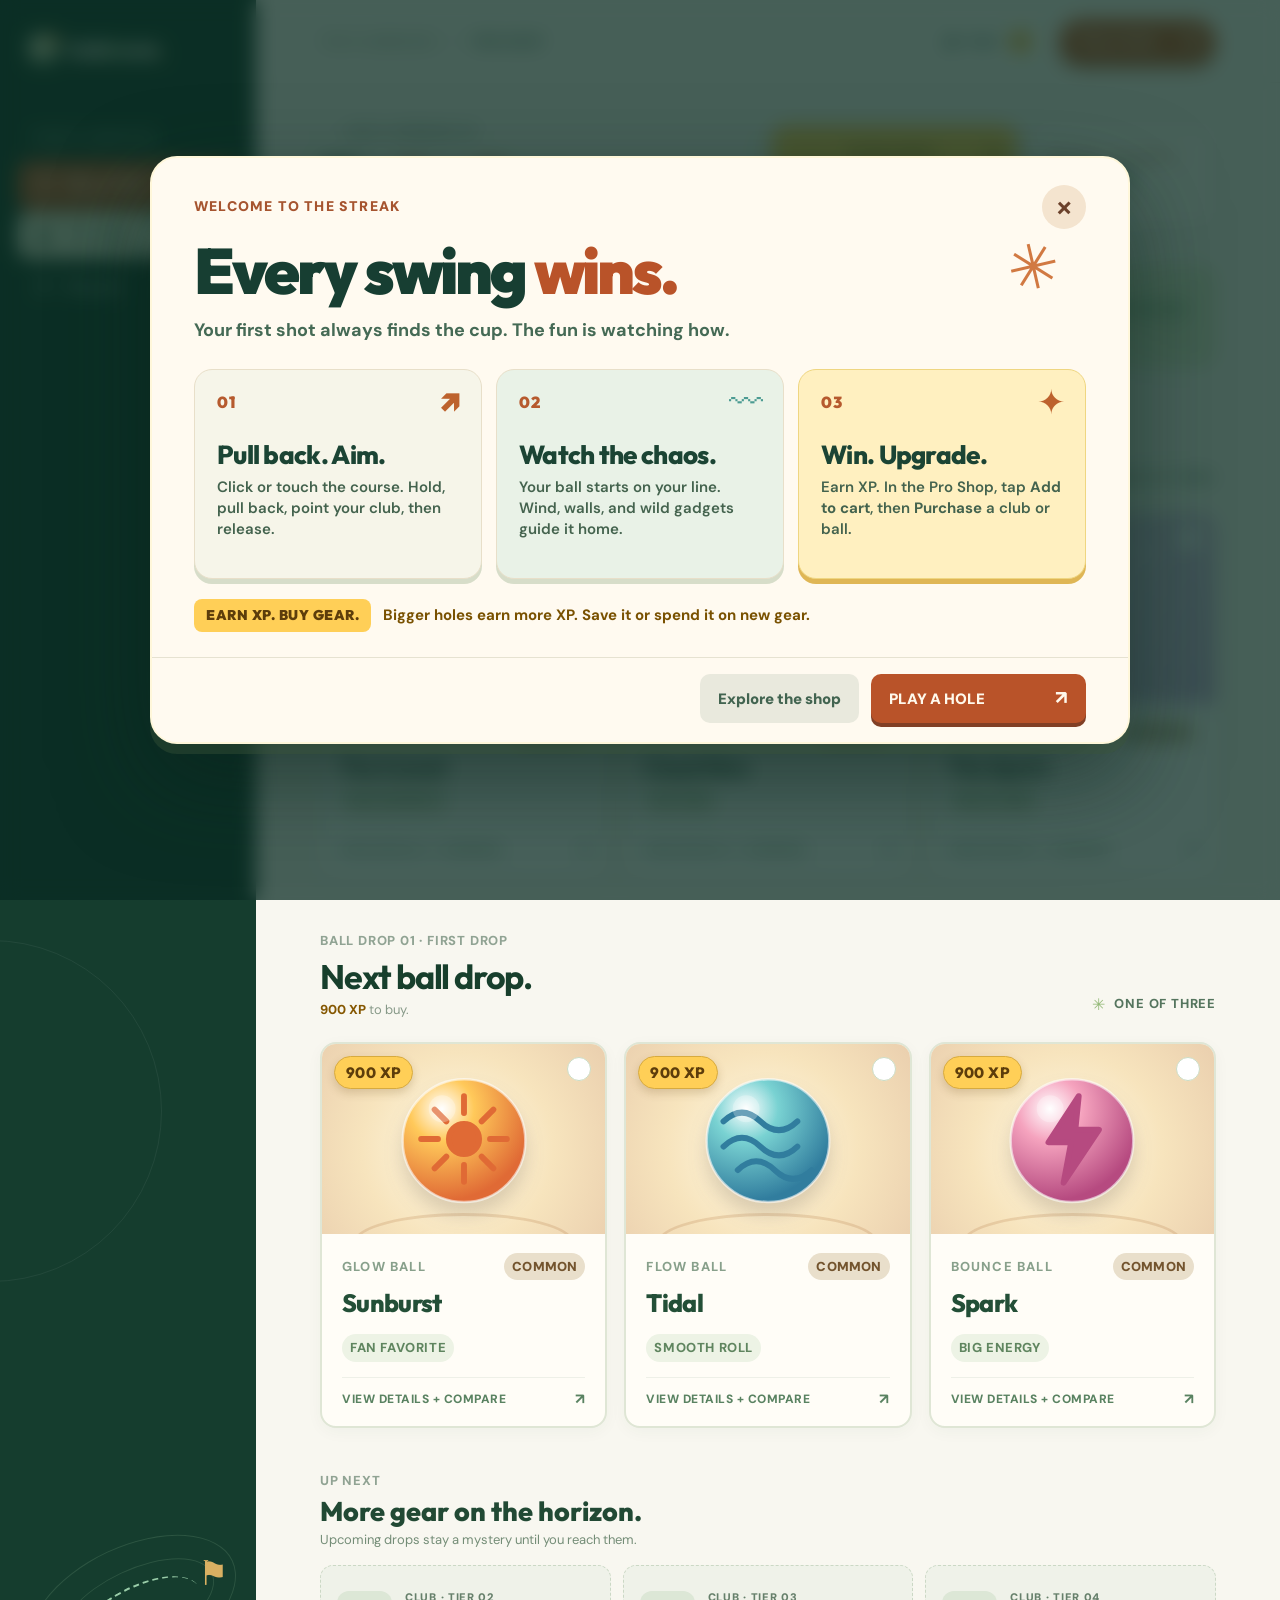
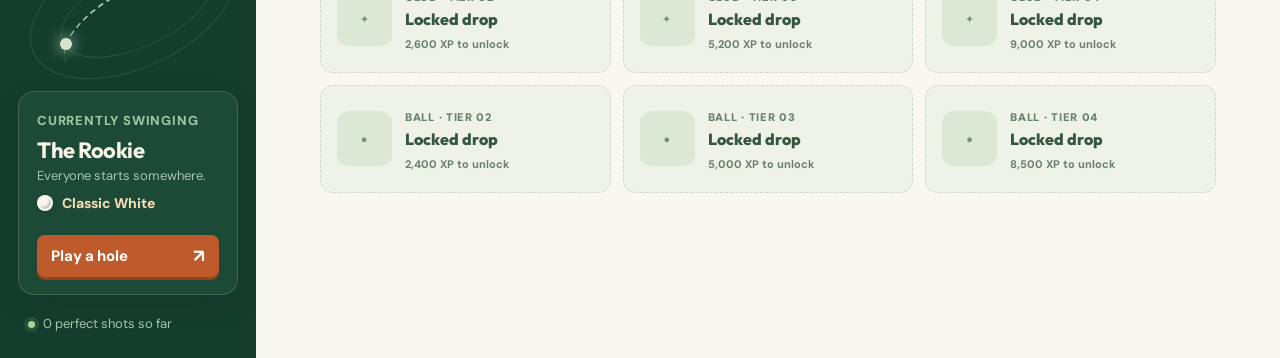
==== commit 5eb12bbc: "CP3: my store" ====
--- a/index.html
+++ b/index.html
@@ -65,10 +65,17 @@
               <h1 id="hero-title">The <em>Pro Shop.</em></h1>
               <p id="hero-description">Pick a club + ball. Play a hole.</p>
             </div>
-            <div class="xp-wallet" aria-live="polite">
-              <span class="wallet-spark" aria-hidden="true">✳</span>
-              <div><div class="wallet-label">XP BALANCE</div><div class="wallet-value" id="wallet-xp">0 <span>XP</span></div></div>
-              <span class="wallet-arrow" aria-hidden="true">↗</span>
+            <div class="hero-side">
+              <div class="xp-wallet" aria-live="polite">
+                <span class="wallet-spark" aria-hidden="true">✳</span>
+                <div><div class="wallet-label">XP BALANCE</div><div class="wallet-value" id="wallet-xp">0 <span>XP</span></div></div>
+                <span class="wallet-arrow" aria-hidden="true">↗</span>
+              </div>
+              <button class="equipped-summary" id="gear-summary" type="button" aria-label="View currently equipped gear in My Gear">
+                <span class="equipped-summary-kicker">EQUIPPED · MY GEAR ↗</span>
+                <strong id="hero-equipped-club">The Rookie</strong>
+                <span id="hero-equipped-ball">Classic White</span>
+              </button>
             </div>
           </section>
 
@@ -94,7 +101,14 @@
             <div class="ball-grid" id="ball-grid"></div>
           </section>
 
-          <section class="selection-bar" aria-live="polite" aria-label="Cart summary">
+          <section class="future-section" aria-labelledby="future-heading">
+            <div class="section-index">UP NEXT</div>
+            <h2 id="future-heading">More gear on the horizon.</h2>
+            <p>Upcoming drops stay a mystery until you reach them.</p>
+            <div class="future-grid" id="future-grid"></div>
+          </section>
+
+          <section class="selection-bar" aria-live="polite" aria-label="Cart summary" hidden>
             <div class="selection-bar-icon" aria-hidden="true">▣</div>
             <div class="selection-info"><span class="selection-caption">YOUR CART</span><strong id="selected-name">Your cart is empty</strong><strong class="selection-price" id="selection-price">0 XP</strong></div>
             <button class="claim-button" id="claim-button" type="button"><span>View cart</span><span aria-hidden="true">↗</span></button>
@@ -107,7 +121,7 @@
     <div class="confetti-layer" id="confetti-layer" aria-hidden="true"></div>
 
     <div class="modal-backdrop" id="claim-modal" hidden>
-      <section class="claim-dialog" role="dialog" aria-modal="true" aria-labelledby="claim-title">
+      <section class="claim-dialog" role="dialog" aria-modal="false" aria-labelledby="claim-title">
         <div class="cart-golf-cart" aria-hidden="true">
           <svg viewBox="0 0 144 92" focusable="false">
             <ellipse cx="75" cy="82" rx="59" ry="5" fill="#dbe5d2"/>
@@ -125,15 +139,15 @@
         <div class="claim-step" id="claim-step">YOUR CART</div>
         <h2 id="claim-title">Your cart.</h2>
         <p class="claim-intro" id="claim-intro">Add a club, a ball, or both. Review your XP before buying.</p>
-        <div class="claim-showcase" id="claim-showcase">
+          <div class="claim-showcase" id="claim-showcase">
           <div class="claim-rays" aria-hidden="true"></div>
           <div class="claim-glow" aria-hidden="true"></div>
           <div class="claim-art" id="claim-art" aria-hidden="true"></div>
           <span class="claim-star star-one" aria-hidden="true">✦</span><span class="claim-star star-two" aria-hidden="true">✳</span>
         </div>
         <div class="cart-items">
-          <div class="cart-item"><div class="cart-item-heading"><span>01 / CLUB</span><strong id="claim-cost">—</strong></div><div class="cart-preview" id="cart-club-preview"></div><div class="claim-cart-choices" id="claim-cart-choices" aria-label="Choose a club for your cart"></div></div>
-          <div class="cart-item"><div class="cart-item-heading"><span>02 / BALL</span><strong id="claim-ball-cost">—</strong></div><div class="cart-preview" id="cart-ball-preview"></div><div class="claim-ball-choices" id="claim-ball-choices" aria-label="Choose a ball for your cart"></div></div>
+          <div class="cart-item" id="cart-club-item"><div class="cart-item-heading"><span>01 / CLUB</span><strong id="claim-cost">—</strong></div><div class="cart-preview" id="cart-club-preview"></div><div class="claim-cart-choices" id="claim-cart-choices" hidden></div></div>
+          <div class="cart-item" id="cart-ball-item"><div class="cart-item-heading"><span>02 / BALL</span><strong id="claim-ball-cost">—</strong></div><div class="cart-preview" id="cart-ball-preview"></div><div class="claim-ball-choices" id="claim-ball-choices" hidden></div></div>
         </div>
         <div class="pair-suggestion" id="pair-suggestion" hidden></div>
         <div class="claim-receipt" aria-label="Unlock summary">
@@ -149,6 +163,19 @@
         <div class="claim-announcement" id="claim-announcement" role="status" aria-live="polite"></div>
       </section>
     </div>
+    <aside class="detail-panel" id="detail-panel" hidden role="dialog" aria-modal="false" aria-labelledby="detail-title">
+      <div class="detail-head"><span>GEAR DETAILS</span><button id="detail-close" type="button" aria-label="Close gear details">×</button></div>
+      <div class="detail-art" id="detail-art" aria-hidden="true"></div>
+      <div class="detail-meta"><span id="detail-type"></span><span id="detail-rarity"></span></div>
+      <h2 id="detail-title">Gear details</h2>
+      <p id="detail-tag"></p>
+      <div class="detail-price" id="detail-price"></div>
+      <div class="detail-compare-head"><strong>Compare stats</strong><label for="detail-compare">Against</label></div>
+      <select id="detail-compare" aria-label="Choose gear to compare"></select>
+      <div class="detail-chart-legend"><span><i class="candidate-mark"></i> This item</span><span><i class="reference-mark"></i> Comparison</span></div>
+      <div class="detail-chart" id="detail-chart"></div>
+      <button class="detail-add" id="detail-add" type="button">Add to cart</button>
+    </aside>
     <div class="modal-backdrop" id="practice-modal" hidden>
       <section class="practice-dialog" role="dialog" aria-modal="true" aria-labelledby="practice-title">
         <button class="modal-close" id="modal-close" type="button" aria-label="Close">×</button>
--- a/styles.css
+++ b/styles.css
@@ -256,3 +256,40 @@
 @media(max-width:900px) and (min-width:701px){.selection-bar{width:min(640px,calc(100vw - 130px))}}
 @media(max-width:700px){.content-wrap{padding-bottom:140px}.topbar{justify-content:flex-end}.breadcrumb{display:none}.topbar-actions{width:100%;justify-content:flex-end}.topbar-cart{min-height:42px}.selection-bar{position:fixed;bottom:8px;right:8px;width:calc(100vw - 16px);max-width:none;margin:0;padding:11px 12px;gap:9px}.selection-info{flex:1;min-width:0}.selection-info #selected-name{font-size:15px;max-width:100%}.selection-info .selection-price{font-size:14px;padding:6px 8px}.selection-bar-icon{display:none}.selection-bar .claim-button{width:auto;min-width:112px;min-height:44px;align-items:center;justify-content:center}.selection-bar .claim-button span:last-child{display:none}#claim-modal .claim-dialog{padding:20px;max-height:calc(100dvh - 16px)}#claim-modal .cart-golf-cart{width:82px;height:54px;right:54px;top:13px}#claim-modal .claim-step,#claim-modal .claim-dialog h2{margin-right:105px}#claim-modal .cart-items{grid-template-columns:1fr}#claim-modal .claim-actions{bottom:-20px}.club-card .club-art,.ball-card .ball-art{height:100%;min-height:220px}}
 @media(max-width:420px){.selection-bar{flex-wrap:nowrap}.selection-caption{width:100%}.selection-info .selection-price{margin-left:0}#claim-modal .claim-receipt{grid-template-columns:repeat(2,minmax(0,1fr))}#claim-modal .claim-receipt span:first-child{grid-column:1/-1}#claim-modal .claim-actions{flex-direction:column-reverse}#claim-modal .claim-actions button{width:100%}}
+
+/* Desktop shop: featured progress, browsable gear, and two independent right drawers. */
+.topbar{position:sticky;top:0;z-index:22;background:#f8f7f0f2;backdrop-filter:blur(12px)}
+.hero-side{display:flex;align-items:stretch;gap:11px}
+.hero-side .xp-wallet{margin:0;min-width:245px}
+.equipped-summary{min-width:188px;max-width:235px;padding:14px 17px;border:1px solid #dce5d5;border-radius:14px;background:#fffdf7;text-align:left;color:#245039;display:flex;flex-direction:column;justify-content:center;gap:4px;box-shadow:0 6px 18px #2a543012}
+.equipped-summary:hover{border-color:#ba6b42;background:#fff8ee}
+.equipped-summary-kicker{font-size:10px;font-weight:900;letter-spacing:1px;color:#9b5e36}
+.equipped-summary strong{font:800 17px/1.1 Outfit,sans-serif;white-space:nowrap;overflow:hidden;text-overflow:ellipsis}
+.equipped-summary>span:last-child{font-size:13px;font-weight:700;color:#69836d;white-space:nowrap;overflow:hidden;text-overflow:ellipsis}
+.future-section{margin:44px 0 25px}.future-section h2{margin:4px 0;font:800 27px/1.1 Outfit,sans-serif;color:#214934}.future-section p{margin:0 0 17px;color:#748d77;font-size:13px}.future-grid{display:grid;grid-template-columns:repeat(3,minmax(0,1fr));gap:12px}.future-card{min-height:108px;border:1px dashed #cbd8c5;border-radius:13px;background:#eff2e9;padding:16px;display:flex;align-items:center;gap:13px;color:#66806b}.future-symbol{width:55px;height:55px;border-radius:12px;display:grid;place-items:center;background:#dce7d6;color:#75917c;font-size:25px;flex:none}.future-card strong{display:block;margin:3px 0;font:800 16px Outfit,sans-serif;color:#355740}.future-card span{font-size:11px;font-weight:900;letter-spacing:.7px}.future-card small{font-size:11px;font-weight:700}
+.club-card,.ball-card{cursor:pointer}.club-card.locked,.ball-card.locked{opacity:1}.club-card .card-bottom,.ball-card .card-bottom{font-size:12px}.club-card.available .card-bottom,.ball-card.available .card-bottom{background:transparent;color:#ad4d24;border-top:1px solid #eef0e8;padding:11px 0 0}.club-card.available .card-arrow,.ball-card.available .card-arrow{color:#ad4d24}
+#claim-modal{left:auto;right:0;width:min(465px,100vw);padding:0;background:none;backdrop-filter:none;pointer-events:none;display:block;z-index:45}
+#claim-modal:not([hidden]){animation:none}
+#claim-modal:not([hidden]) .claim-dialog{animation:shop-drawer-in .28s cubic-bezier(.2,.78,.22,1) both}
+@keyframes shop-drawer-in{from{opacity:.5;transform:translateX(35px)}to{opacity:1;transform:translateX(0)}}
+#claim-modal .claim-dialog{width:100%;height:100dvh;max-height:none;border-radius:22px 0 0 22px;overflow:auto;padding:25px 24px 20px;pointer-events:auto;box-shadow:-20px 0 55px #12341d30}
+#claim-modal .claim-showcase{display:grid!important;height:210px;margin:16px 0 19px;background:radial-gradient(circle at 50% 56%,#fff6da 0,#f1d9ac 64%,#e3b578 100%)}
+#claim-modal .cart-art-pair{min-height:195px}
+#claim-modal .cart-items{grid-template-columns:1fr;gap:10px;margin:14px 0}
+#claim-modal .cart-item{padding:12px}
+#claim-modal .claim-receipt{grid-template-columns:1fr;gap:5px;padding:10px}
+#claim-modal .claim-receipt span{display:flex;justify-content:space-between;align-items:center}
+#claim-modal .claim-actions{bottom:-20px}
+#claim-modal .claim-cart-choices,#claim-modal .claim-ball-choices{display:none!important}
+#claim-modal .pair-suggestion{padding:9px 11px;background:#f9f4e8;border-color:#e7d4b5}
+#claim-modal .pair-suggestion strong{font-size:14px}
+#claim-modal .pair-suggestion span,#claim-modal .pair-suggestion small{font-size:11px}
+#claim-modal .pair-suggestion button{min-height:36px;padding:0 10px;font-size:12px}
+.detail-panel{position:fixed;z-index:44;top:0;right:0;width:min(465px,100vw);height:100dvh;overflow:auto;padding:25px 26px 28px;background:#fffdf7;box-shadow:-20px 0 55px #12341d30;border-radius:22px 0 0 22px;animation:shop-drawer-in .28s cubic-bezier(.2,.78,.22,1) both}
+.detail-head{display:flex;align-items:center;justify-content:space-between;font-size:11px;font-weight:900;letter-spacing:1.4px;color:#71876d}.detail-head button{width:34px;height:34px;border:0;border-radius:50%;background:#e7eee1;color:#315b3b;font-size:23px;line-height:1}
+.detail-art{height:230px;border-radius:16px;margin:19px 0;background:linear-gradient(135deg,#f6e7ca,#eac694);display:grid;place-items:center;overflow:hidden}.detail-art svg{width:min(330px,95%);height:220px}.detail-art .ball-illustration{width:205px;height:205px}.detail-art.club-art:before,.detail-art.club-art:after{display:none}.detail-art.ball-art:after{display:none}
+.detail-meta{display:flex;gap:8px;align-items:center;color:#7e966f;font-size:11px;font-weight:900;letter-spacing:1px}.detail-meta span:last-child{padding:5px 8px;border-radius:999px;background:#e9dfcb;color:#73542e}.detail-panel h2{font:800 31px/1.05 Outfit,sans-serif;color:#1d4932;margin:11px 0 5px}.detail-panel p{font-size:14px;color:#6f8870;margin:0 0 13px}.detail-price{font:800 22px Outfit,sans-serif;color:#8d461f;margin:8px 0 22px}
+.detail-compare-head{display:flex;align-items:baseline;justify-content:space-between;margin-bottom:7px;color:#2a573a}.detail-compare-head strong{font:800 18px Outfit,sans-serif}.detail-compare-head label{font-size:12px;font-weight:800;color:#738975}.detail-panel select{width:100%;min-height:44px;padding:9px 11px;border:1px solid #cadac6;border-radius:9px;background:#fff;color:#234f35;font-size:14px;font-weight:700}.detail-chart-legend{display:flex;gap:17px;margin:14px 0;color:#6c856d;font-size:11px;font-weight:800}.detail-chart-legend span{display:flex;align-items:center;gap:6px}.detail-chart-legend i{width:10px;height:10px;border-radius:3px;display:inline-block}.candidate-mark{background:#bf5a2c}.reference-mark{background:#a8c2a6}.detail-chart{display:grid;gap:15px;margin:5px 0 24px}.detail-chart-row{display:grid;grid-template-columns:78px 1fr 75px;gap:9px;align-items:center}.detail-chart-row>span{font-size:12px;font-weight:900;color:#617c64}.detail-bars{display:grid;gap:4px}.detail-bars i{display:block;height:9px;border-radius:99px;min-width:3px}.detail-bars .candidate-bar{background:#bf5a2c}.detail-bars .reference-bar{background:#a8c2a6}.detail-chart-row strong{font:800 13px Outfit,sans-serif;text-align:right;color:#3c6948}.detail-chart-row strong.loss{color:#9a5832}.detail-add{width:100%;min-height:51px;border:0;border-radius:10px;background:#bf5a2c;color:#fff;font-size:15px;font-weight:900;box-shadow:0 4px 0 #95401d}.detail-add:hover:not(:disabled){background:#a94a22}.detail-add:disabled{background:#aab8a5;box-shadow:none;cursor:not-allowed}
+@media(max-width:1150px){.hero{align-items:flex-start}.hero-side{flex-direction:column}.hero-side .xp-wallet,.equipped-summary{width:100%;max-width:none}.future-grid{grid-template-columns:repeat(2,minmax(0,1fr))}}
+@media(max-width:700px){.hero-side{margin-top:18px}.future-grid{grid-template-columns:1fr}#claim-modal .claim-dialog,.detail-panel{border-radius:0}.detail-panel{padding:20px}#claim-modal .claim-dialog{padding:20px}}
+@media(prefers-reduced-motion:reduce){#claim-modal:not([hidden]) .claim-dialog,.detail-panel{animation:none}}
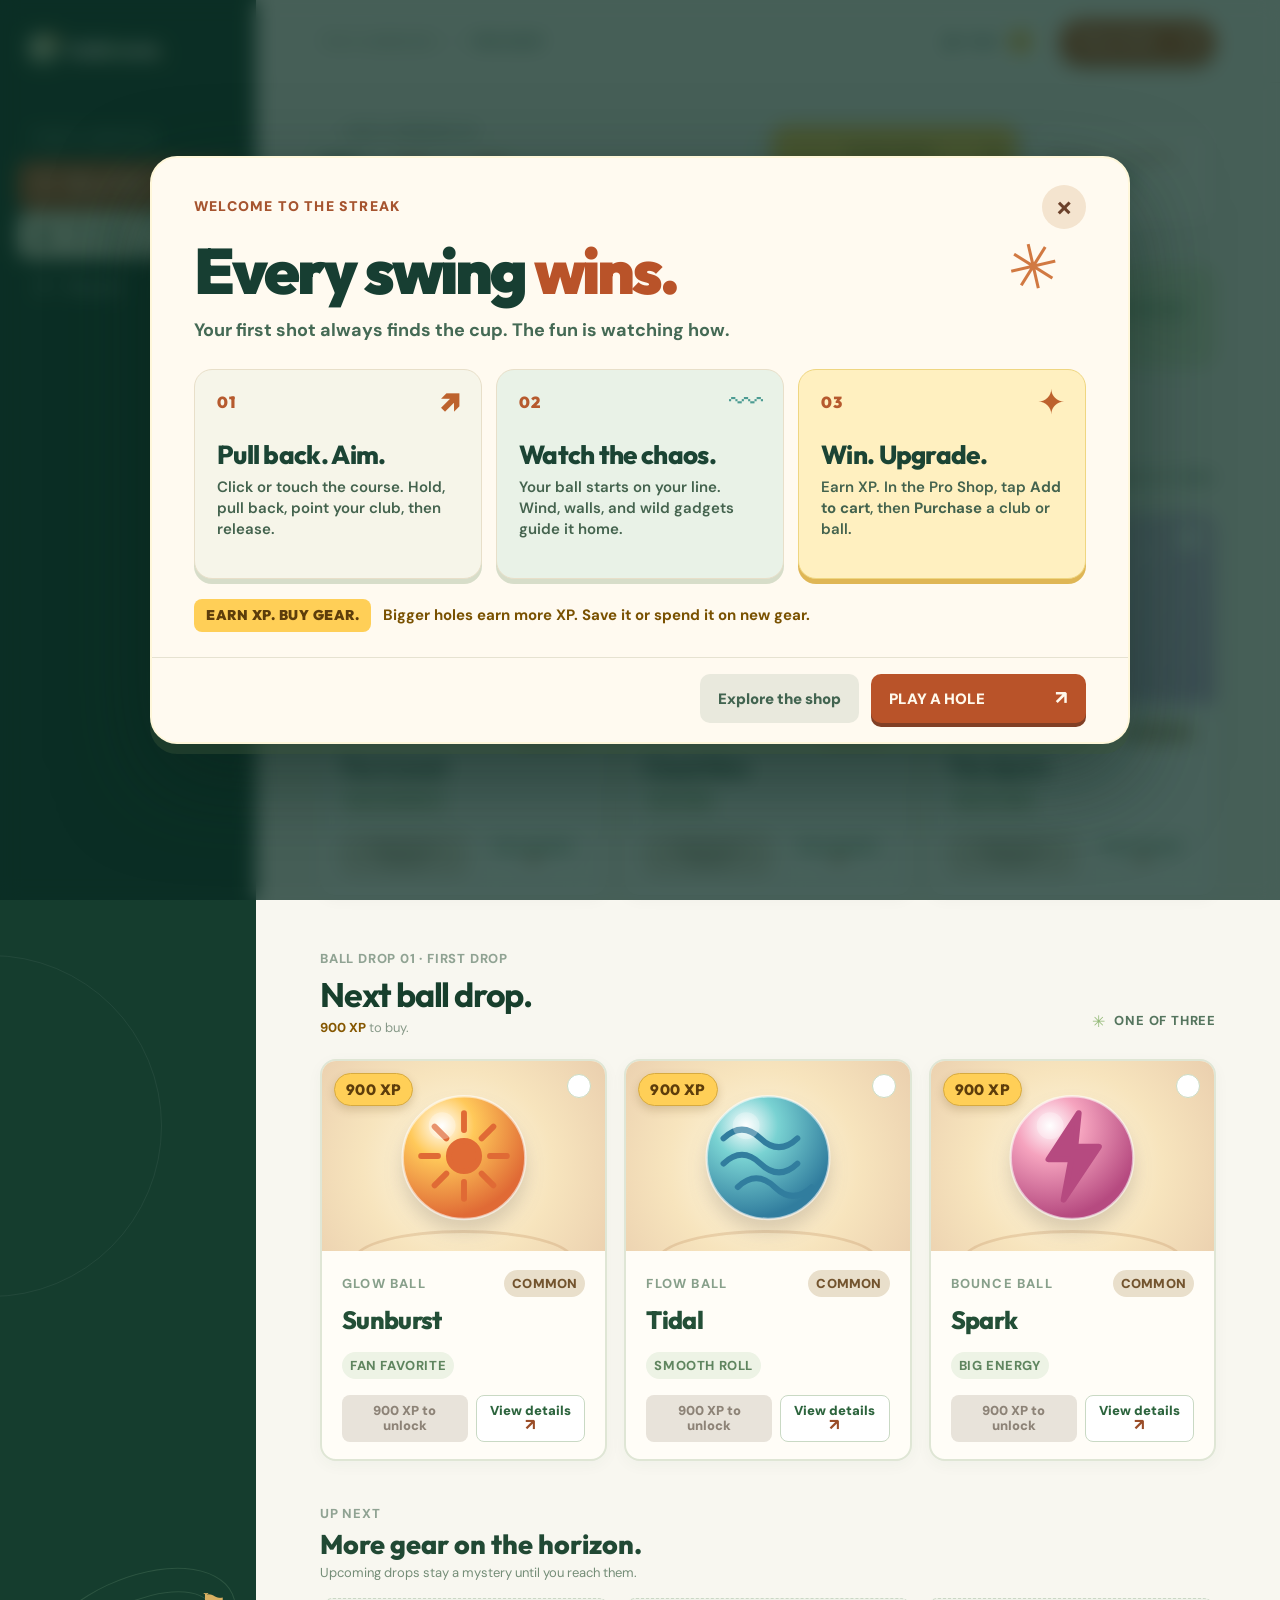
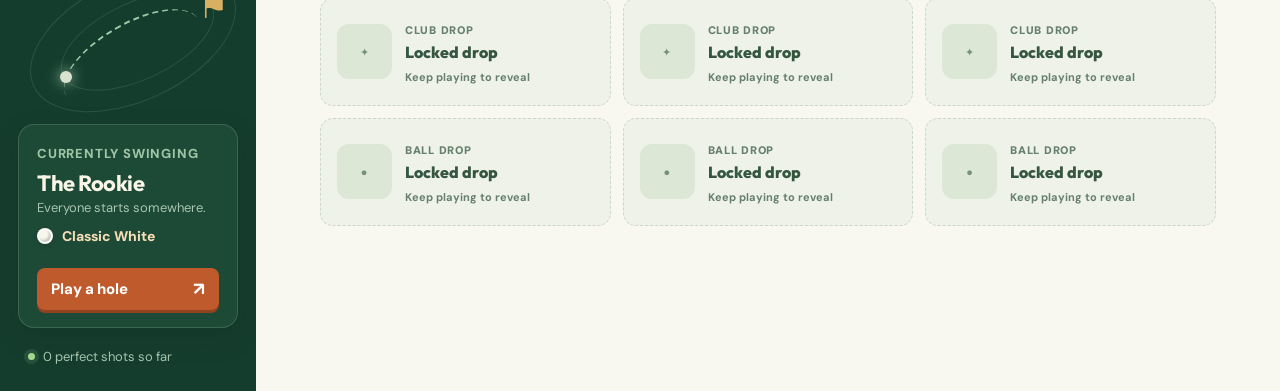
==== commit fb7b1d65: "CP4: two mechanics these features have been built up over time, so this is more of an overall save p" ====
--- a/index.html
+++ b/index.html
@@ -164,15 +164,14 @@
       </section>
     </div>
     <aside class="detail-panel" id="detail-panel" hidden role="dialog" aria-modal="false" aria-labelledby="detail-title">
-      <div class="detail-head"><span>GEAR DETAILS</span><button id="detail-close" type="button" aria-label="Close gear details">×</button></div>
+      <div class="detail-head"><span aria-label="Gear details">✦</span><button id="detail-close" type="button" aria-label="Close gear details">×</button></div>
       <div class="detail-art" id="detail-art" aria-hidden="true"></div>
       <div class="detail-meta"><span id="detail-type"></span><span id="detail-rarity"></span></div>
       <h2 id="detail-title">Gear details</h2>
-      <p id="detail-tag"></p>
       <div class="detail-price" id="detail-price"></div>
-      <div class="detail-compare-head"><strong>Compare stats</strong><label for="detail-compare">Against</label></div>
+      <div class="detail-compare-head"><strong aria-label="Comparison">VS</strong><label for="detail-compare">Compare against</label></div>
       <select id="detail-compare" aria-label="Choose gear to compare"></select>
-      <div class="detail-chart-legend"><span><i class="candidate-mark"></i> This item</span><span><i class="reference-mark"></i> Comparison</span></div>
+      <div class="detail-visual-compare" id="detail-visual-compare" aria-label="Gear comparison"></div>
       <div class="detail-chart" id="detail-chart"></div>
       <button class="detail-add" id="detail-add" type="button">Add to cart</button>
     </aside>
--- a/styles.css
+++ b/styles.css
@@ -267,7 +267,7 @@
 .equipped-summary strong{font:800 17px/1.1 Outfit,sans-serif;white-space:nowrap;overflow:hidden;text-overflow:ellipsis}
 .equipped-summary>span:last-child{font-size:13px;font-weight:700;color:#69836d;white-space:nowrap;overflow:hidden;text-overflow:ellipsis}
 .future-section{margin:44px 0 25px}.future-section h2{margin:4px 0;font:800 27px/1.1 Outfit,sans-serif;color:#214934}.future-section p{margin:0 0 17px;color:#748d77;font-size:13px}.future-grid{display:grid;grid-template-columns:repeat(3,minmax(0,1fr));gap:12px}.future-card{min-height:108px;border:1px dashed #cbd8c5;border-radius:13px;background:#eff2e9;padding:16px;display:flex;align-items:center;gap:13px;color:#66806b}.future-symbol{width:55px;height:55px;border-radius:12px;display:grid;place-items:center;background:#dce7d6;color:#75917c;font-size:25px;flex:none}.future-card strong{display:block;margin:3px 0;font:800 16px Outfit,sans-serif;color:#355740}.future-card span{font-size:11px;font-weight:900;letter-spacing:.7px}.future-card small{font-size:11px;font-weight:700}
-.club-card,.ball-card{cursor:pointer}.club-card.locked,.ball-card.locked{opacity:1}.club-card .card-bottom,.ball-card .card-bottom{font-size:12px}.club-card.available .card-bottom,.ball-card.available .card-bottom{background:transparent;color:#ad4d24;border-top:1px solid #eef0e8;padding:11px 0 0}.club-card.available .card-arrow,.ball-card.available .card-arrow{color:#ad4d24}
+.club-card,.ball-card{cursor:default}.club-card.locked,.ball-card.locked{opacity:1}.gear-card-actions{display:grid;grid-template-columns:minmax(0,1.15fr) minmax(0,1fr);gap:8px;margin-top:16px}.gear-card-actions button{min-height:43px;border-radius:8px;padding:8px 10px;font-size:13px;font-weight:900;line-height:1.1}.gear-add{border:0;background:var(--selected-orange);color:#fff;box-shadow:0 3px 0 #8f3e1e;transition:background .18s,transform .18s,box-shadow .18s}.gear-add:hover:not(:disabled){background:#a94a22;box-shadow:0 4px 0 #7f3519;transform:translateY(-1px)}.gear-add:disabled{background:#e8e3da;color:#8d8377;box-shadow:none;cursor:not-allowed}.gear-details{border:1px solid #c9d9c4;background:#fff;color:#2c643d;transition:background .18s,border-color .18s,transform .18s}.gear-details:hover{border-color:#7ca981;background:#edf5e9;transform:translateY(-1px)}.gear-details span{color:#9a4d28;font-size:16px;line-height:0}.club-card.selected .gear-add,.ball-card.selected .gear-add{background:#9f4822}.club-card.selected .gear-add:hover:not(:disabled),.ball-card.selected .gear-add:hover:not(:disabled){background:#873a1a}
 #claim-modal{left:auto;right:0;width:min(465px,100vw);padding:0;background:none;backdrop-filter:none;pointer-events:none;display:block;z-index:45}
 #claim-modal:not([hidden]){animation:none}
 #claim-modal:not([hidden]) .claim-dialog{animation:shop-drawer-in .28s cubic-bezier(.2,.78,.22,1) both}
@@ -287,9 +287,9 @@
 #claim-modal .pair-suggestion button{min-height:36px;padding:0 10px;font-size:12px}
 .detail-panel{position:fixed;z-index:44;top:0;right:0;width:min(465px,100vw);height:100dvh;overflow:auto;padding:25px 26px 28px;background:#fffdf7;box-shadow:-20px 0 55px #12341d30;border-radius:22px 0 0 22px;animation:shop-drawer-in .28s cubic-bezier(.2,.78,.22,1) both}
 .detail-head{display:flex;align-items:center;justify-content:space-between;font-size:11px;font-weight:900;letter-spacing:1.4px;color:#71876d}.detail-head button{width:34px;height:34px;border:0;border-radius:50%;background:#e7eee1;color:#315b3b;font-size:23px;line-height:1}
-.detail-art{height:230px;border-radius:16px;margin:19px 0;background:linear-gradient(135deg,#f6e7ca,#eac694);display:grid;place-items:center;overflow:hidden}.detail-art svg{width:min(330px,95%);height:220px}.detail-art .ball-illustration{width:205px;height:205px}.detail-art.club-art:before,.detail-art.club-art:after{display:none}.detail-art.ball-art:after{display:none}
-.detail-meta{display:flex;gap:8px;align-items:center;color:#7e966f;font-size:11px;font-weight:900;letter-spacing:1px}.detail-meta span:last-child{padding:5px 8px;border-radius:999px;background:#e9dfcb;color:#73542e}.detail-panel h2{font:800 31px/1.05 Outfit,sans-serif;color:#1d4932;margin:11px 0 5px}.detail-panel p{font-size:14px;color:#6f8870;margin:0 0 13px}.detail-price{font:800 22px Outfit,sans-serif;color:#8d461f;margin:8px 0 22px}
-.detail-compare-head{display:flex;align-items:baseline;justify-content:space-between;margin-bottom:7px;color:#2a573a}.detail-compare-head strong{font:800 18px Outfit,sans-serif}.detail-compare-head label{font-size:12px;font-weight:800;color:#738975}.detail-panel select{width:100%;min-height:44px;padding:9px 11px;border:1px solid #cadac6;border-radius:9px;background:#fff;color:#234f35;font-size:14px;font-weight:700}.detail-chart-legend{display:flex;gap:17px;margin:14px 0;color:#6c856d;font-size:11px;font-weight:800}.detail-chart-legend span{display:flex;align-items:center;gap:6px}.detail-chart-legend i{width:10px;height:10px;border-radius:3px;display:inline-block}.candidate-mark{background:#bf5a2c}.reference-mark{background:#a8c2a6}.detail-chart{display:grid;gap:15px;margin:5px 0 24px}.detail-chart-row{display:grid;grid-template-columns:78px 1fr 75px;gap:9px;align-items:center}.detail-chart-row>span{font-size:12px;font-weight:900;color:#617c64}.detail-bars{display:grid;gap:4px}.detail-bars i{display:block;height:9px;border-radius:99px;min-width:3px}.detail-bars .candidate-bar{background:#bf5a2c}.detail-bars .reference-bar{background:#a8c2a6}.detail-chart-row strong{font:800 13px Outfit,sans-serif;text-align:right;color:#3c6948}.detail-chart-row strong.loss{color:#9a5832}.detail-add{width:100%;min-height:51px;border:0;border-radius:10px;background:#bf5a2c;color:#fff;font-size:15px;font-weight:900;box-shadow:0 4px 0 #95401d}.detail-add:hover:not(:disabled){background:#a94a22}.detail-add:disabled{background:#aab8a5;box-shadow:none;cursor:not-allowed}
+.detail-art{height:190px;border-radius:16px;margin:15px 0;background:linear-gradient(135deg,#f6e7ca,#eac694);display:grid;place-items:center;overflow:hidden}.detail-art svg{width:min(290px,95%);height:185px}.detail-art .ball-illustration{width:170px;height:170px}.detail-art.club-art:before,.detail-art.club-art:after{display:none}.detail-art.ball-art:after{display:none}
+.detail-meta{display:flex;gap:8px;align-items:center;color:#7e966f;font-size:11px;font-weight:900;letter-spacing:1px}.detail-meta span:last-child{padding:5px 8px;border-radius:999px;background:#e9dfcb;color:#73542e}.detail-panel h2{font:800 28px/1.05 Outfit,sans-serif;color:#1d4932;margin:9px 0 3px}.detail-price{font:800 18px Outfit,sans-serif;color:#8d461f;margin:6px 0 15px}
+.detail-compare-head{display:flex;align-items:baseline;justify-content:space-between;margin-bottom:7px;color:#2a573a}.detail-compare-head strong{font:900 14px Outfit,sans-serif;color:#bf5a2c}.detail-compare-head label{font-size:11px;font-weight:800;color:#738975}.detail-panel select{width:100%;min-height:40px;padding:8px 10px;border:1px solid #cadac6;border-radius:9px;background:#fff;color:#234f35;font-size:13px;font-weight:700}.detail-visual-compare{display:grid;grid-template-columns:1fr auto 1fr;align-items:center;gap:9px;margin:13px 0 16px}.compare-gear{min-width:0;text-align:center;font:800 10px Outfit,sans-serif;color:#486a50}.compare-gear span{display:block;overflow:hidden;text-overflow:ellipsis;white-space:nowrap}.compare-art{height:66px;border-radius:10px;display:grid;place-items:center;overflow:hidden;background:#eff3e7;border:1px solid #d9e5d3;margin-bottom:5px}.compare-art svg{width:90px;height:65px;transform:rotate(-9deg)}.compare-art .ball-illustration{width:57px;height:57px}.compare-art.club-art:before,.compare-art.club-art:after,.compare-art.ball-art:after{display:none}.compare-gear.candidate .compare-art{background:#f8e8dc;border-color:#e8bdab}.compare-versus{font:900 11px Outfit,sans-serif;color:#a7b6a1}.detail-chart{display:grid;gap:12px;margin:5px 0 22px}.detail-chart-row{display:grid;grid-template-columns:22px 1fr 64px;gap:9px;align-items:center}.detail-chart-row>span{font-size:16px;font-weight:900;color:#617c64;text-align:center}.detail-bars{display:grid;gap:4px}.detail-bars i{display:block;height:8px;border-radius:99px;min-width:3px}.detail-bars .candidate-bar{background:#bf5a2c}.detail-bars .reference-bar{background:#a8c2a6}.detail-chart-row strong{font:800 13px Outfit,sans-serif;text-align:right;color:#3c6948}.detail-chart-row strong.loss{color:#9a5832}.detail-add{width:100%;min-height:51px;border:0;border-radius:10px;background:#bf5a2c;color:#fff;font-size:15px;font-weight:900;box-shadow:0 4px 0 #95401d}.detail-add:hover:not(:disabled){background:#a94a22}.detail-add:disabled{background:#aab8a5;box-shadow:none;cursor:not-allowed}
 @media(max-width:1150px){.hero{align-items:flex-start}.hero-side{flex-direction:column}.hero-side .xp-wallet,.equipped-summary{width:100%;max-width:none}.future-grid{grid-template-columns:repeat(2,minmax(0,1fr))}}
 @media(max-width:700px){.hero-side{margin-top:18px}.future-grid{grid-template-columns:1fr}#claim-modal .claim-dialog,.detail-panel{border-radius:0}.detail-panel{padding:20px}#claim-modal .claim-dialog{padding:20px}}
 @media(prefers-reduced-motion:reduce){#claim-modal:not([hidden]) .claim-dialog,.detail-panel{animation:none}}
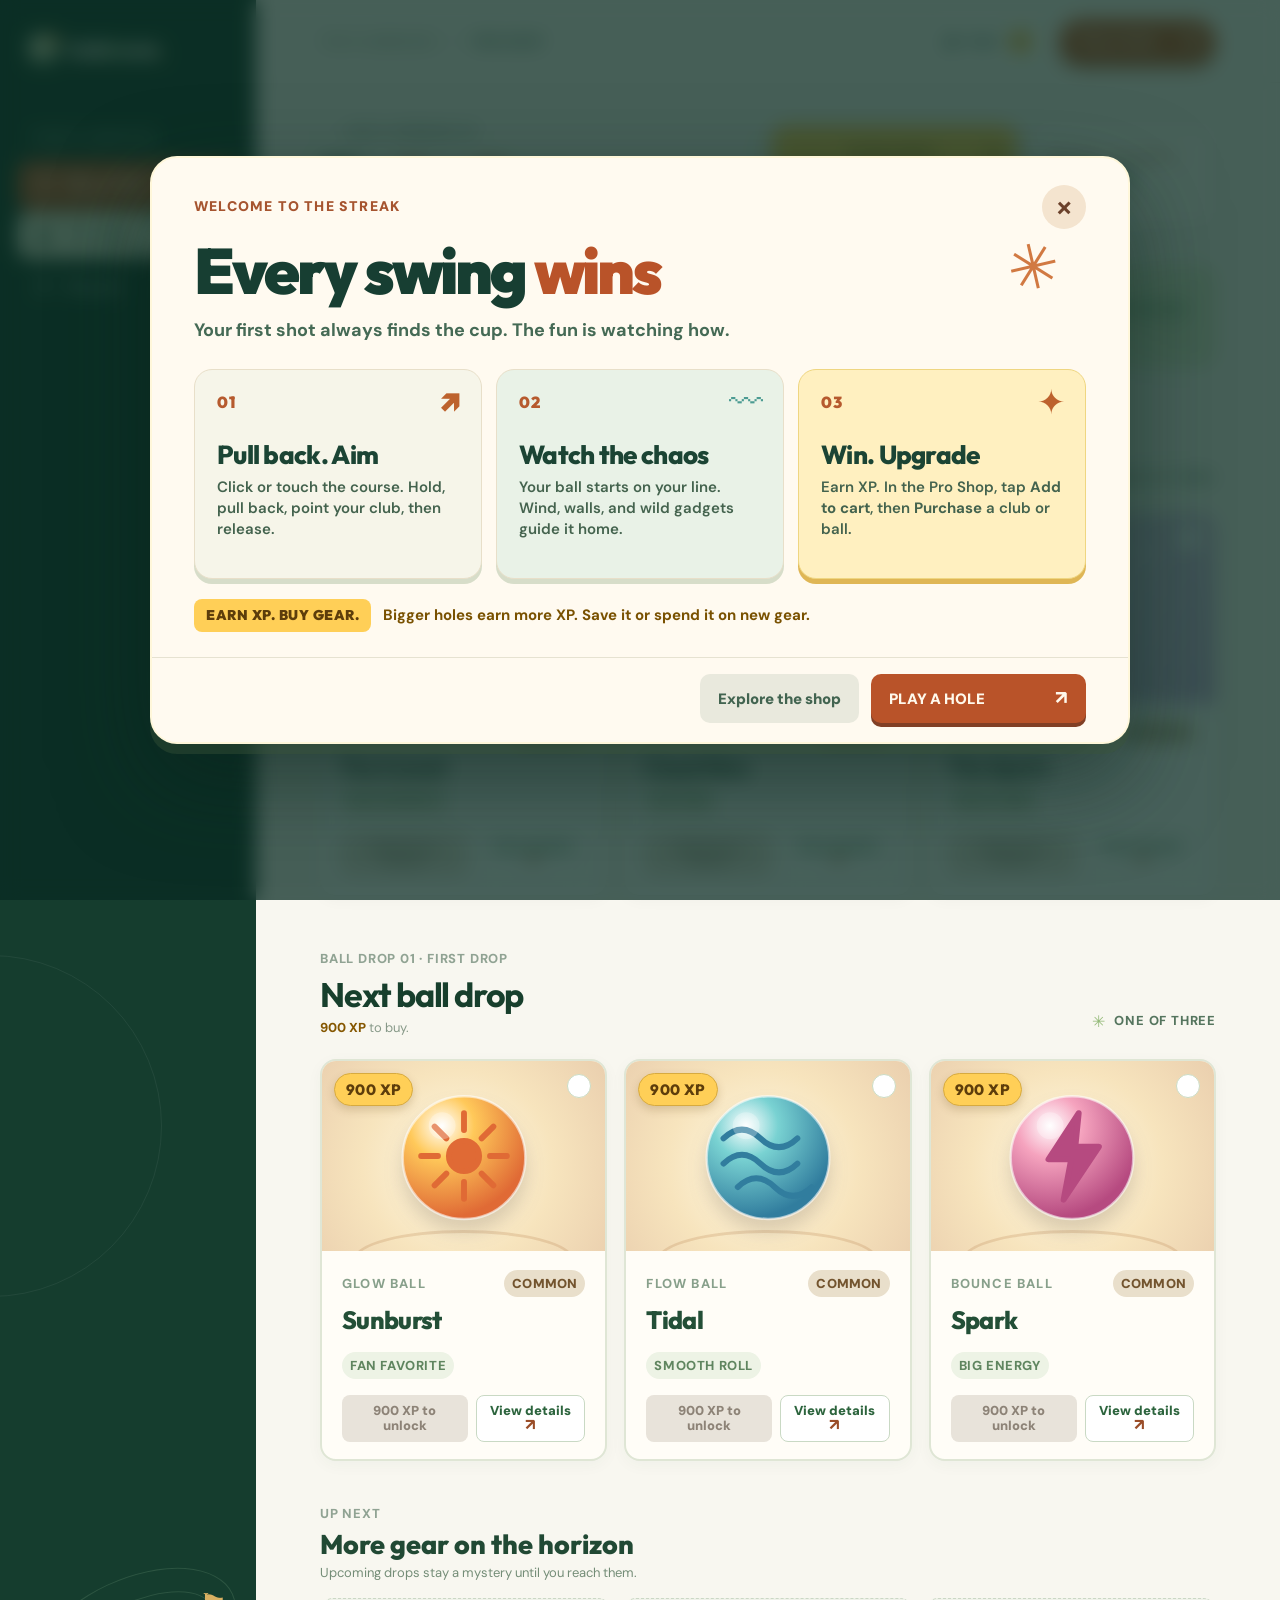
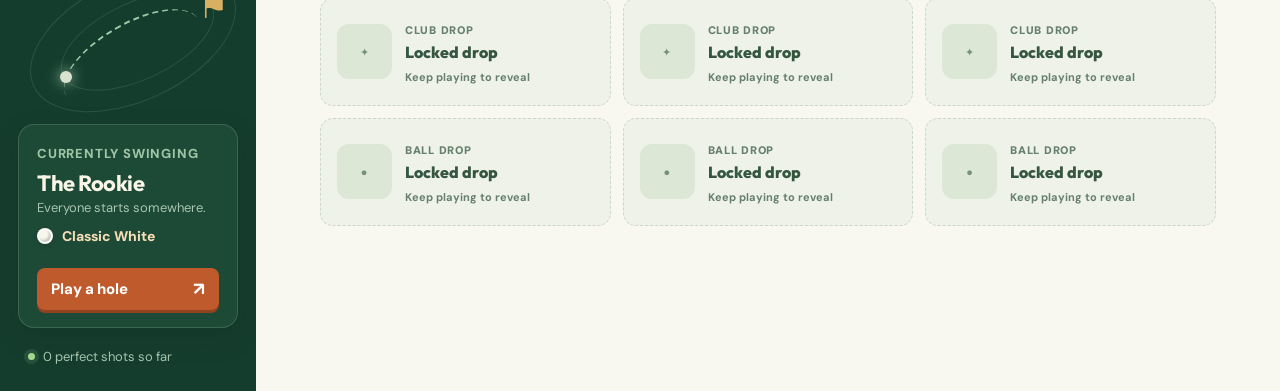
==== commit b1b08f67: "AI Test + Feedback Update" ====
--- a/index.html
+++ b/index.html
@@ -87,7 +87,7 @@
 
           <section class="club-section" aria-labelledby="club-heading">
             <div class="section-heading">
-              <div><div class="section-index" id="section-index">TIER 01</div><h2 id="club-heading">Pick your club.</h2><p id="section-description">One of three is yours.</p></div>
+              <div><div class="section-index" id="section-index">TIER 01</div><h2 id="club-heading">Pick your club</h2><p id="section-description">One of three is yours.</p></div>
               <div class="selection-note"><span class="selection-note-icon">✳</span> <span id="selection-note-text">CHOOSE ONE OF THREE</span></div>
             </div>
             <div class="club-grid" id="club-grid"></div>
@@ -95,7 +95,7 @@
 
           <section class="ball-section" aria-labelledby="ball-heading">
             <div class="section-heading">
-              <div><div class="section-index" id="ball-section-index">BALL DROP / TIER 01</div><h2 id="ball-heading">Pick your ball.</h2><p id="ball-section-description">More bounce. More spin. More magic.</p></div>
+              <div><div class="section-index" id="ball-section-index">BALL DROP / TIER 01</div><h2 id="ball-heading">Pick your ball</h2><p id="ball-section-description">More bounce. More spin. More magic.</p></div>
               <div class="selection-note"><span class="selection-note-icon">✳</span> ONE OF THREE</div>
             </div>
             <div class="ball-grid" id="ball-grid"></div>
@@ -103,7 +103,7 @@
 
           <section class="future-section" aria-labelledby="future-heading">
             <div class="section-index">UP NEXT</div>
-            <h2 id="future-heading">More gear on the horizon.</h2>
+            <h2 id="future-heading">More gear on the horizon</h2>
             <p>Upcoming drops stay a mystery until you reach them.</p>
             <div class="future-grid" id="future-grid"></div>
           </section>
@@ -137,7 +137,7 @@
         </div>
         <button class="modal-close" id="claim-close" type="button" aria-label="Close cart">×</button>
         <div class="claim-step" id="claim-step">YOUR CART</div>
-        <h2 id="claim-title">Your cart.</h2>
+        <h2 id="claim-title">Your cart</h2>
         <p class="claim-intro" id="claim-intro">Add a club, a ball, or both. Review your XP before buying.</p>
           <div class="claim-showcase" id="claim-showcase">
           <div class="claim-rays" aria-hidden="true"></div>
@@ -179,7 +179,7 @@
       <section class="practice-dialog" role="dialog" aria-modal="true" aria-labelledby="practice-title">
         <button class="modal-close" id="modal-close" type="button" aria-label="Close">×</button>
         <div class="practice-topline">PRACTICE GREEN <span>•</span> HOLE <span id="practice-hole-number">01</span></div>
-        <h2 id="practice-title">One shot. One sure thing.</h2>
+        <h2 id="practice-title">One shot. One sure thing</h2>
         <p class="practice-intro">Press the ball, pull back, and release. Somehow, it always finds the cup.</p>
         <div class="practice-course" id="practice-course">
           <div class="course-ridge ridge-one"></div><div class="course-ridge ridge-two"></div>
@@ -197,7 +197,7 @@
       <section class="practice-dialog collection-dialog" role="dialog" aria-modal="true" aria-labelledby="collection-title">
         <button class="modal-close" id="collection-close" type="button" aria-label="Close">×</button>
         <div class="practice-topline">YOUR CLUBHOUSE <span>•</span> THE COLLECTION</div>
-        <h2 id="collection-title">Your gear so far.</h2>
+        <h2 id="collection-title">Your gear so far</h2>
         <p class="practice-intro">A little history of very lucky swings.</p>
         <div class="collection-list" id="collection-list"></div>
       </section>
@@ -208,13 +208,13 @@
           <div class="tutorial-topline"><span>WELCOME TO THE STREAK</span><button class="tutorial-close" id="tutorial-close" type="button" aria-label="Close tutorial">×</button></div>
           <div class="tutorial-hero">
             <span class="tutorial-spark" aria-hidden="true">✳</span>
-            <h2 id="tutorial-title" tabindex="-1">Every swing <em>wins.</em></h2>
+            <h2 id="tutorial-title" tabindex="-1">Every swing <em>wins</em></h2>
             <p id="tutorial-lede">Your first shot always finds the cup. The fun is watching how.</p>
           </div>
           <div class="tutorial-steps">
-            <article class="tutorial-step"><span class="tutorial-step-number">01</span><span class="tutorial-step-icon" aria-hidden="true">↗</span><h3>Pull back. Aim.</h3><p>Click or touch the course. Hold, pull back, point your club, then release.</p></article>
-            <article class="tutorial-step"><span class="tutorial-step-number">02</span><span class="tutorial-step-icon" aria-hidden="true">〰</span><h3>Watch the chaos.</h3><p>Your ball starts on your line. Wind, walls, and wild gadgets guide it home.</p></article>
-            <article class="tutorial-step"><span class="tutorial-step-number">03</span><span class="tutorial-step-icon" aria-hidden="true">✦</span><h3>Win. Upgrade.</h3><p>Earn XP. In the Pro Shop, tap <strong>Add to cart</strong>, then <strong>Purchase</strong> a club or ball.</p></article>
+            <article class="tutorial-step"><span class="tutorial-step-number">01</span><span class="tutorial-step-icon" aria-hidden="true">↗</span><h3>Pull back. Aim</h3><p>Click or touch the course. Hold, pull back, point your club, then release.</p></article>
+            <article class="tutorial-step"><span class="tutorial-step-number">02</span><span class="tutorial-step-icon" aria-hidden="true">〰</span><h3>Watch the chaos</h3><p>Your ball starts on your line. Wind, walls, and wild gadgets guide it home.</p></article>
+            <article class="tutorial-step"><span class="tutorial-step-number">03</span><span class="tutorial-step-icon" aria-hidden="true">✦</span><h3>Win. Upgrade</h3><p>Earn XP. In the Pro Shop, tap <strong>Add to cart</strong>, then <strong>Purchase</strong> a club or ball.</p></article>
           </div>
           <div class="tutorial-reassurance"><strong>EARN XP. BUY GEAR.</strong><span>Bigger holes earn more XP. Save it or spend it on new gear.</span></div>
         </div>
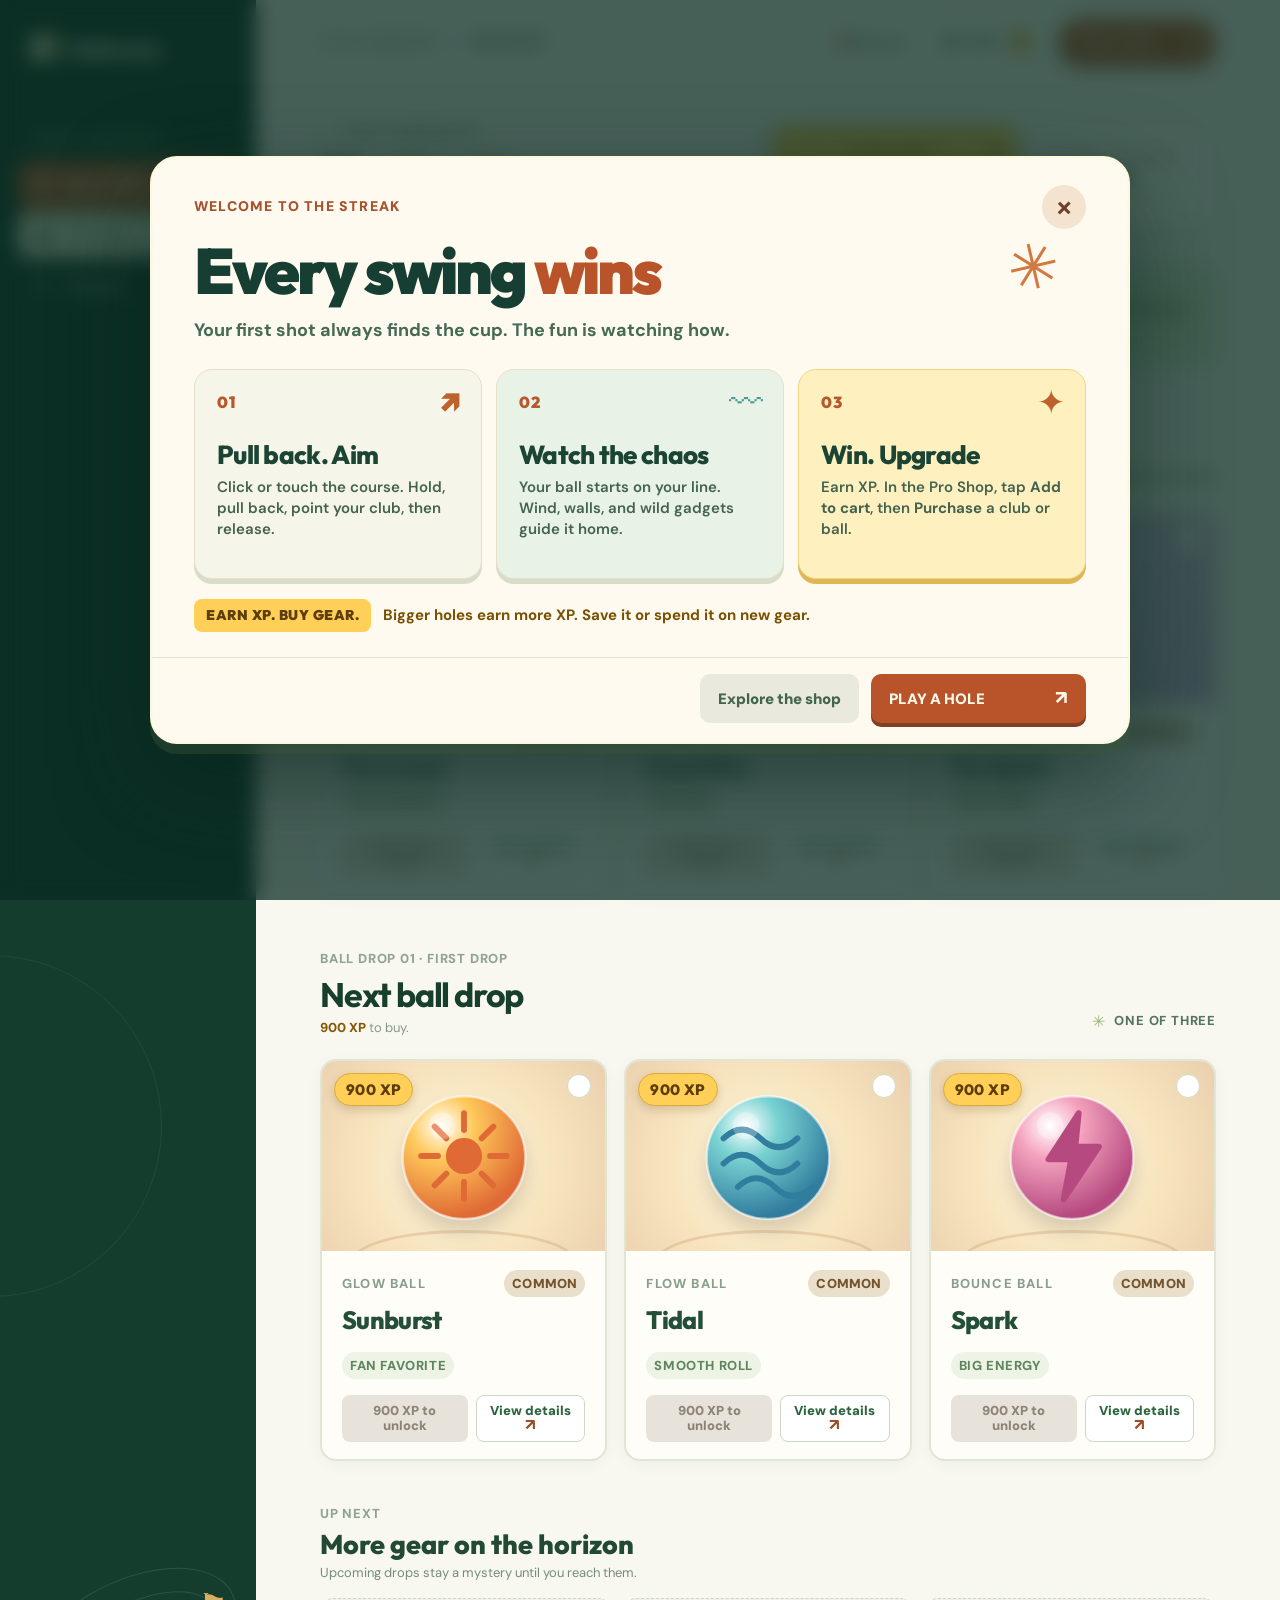
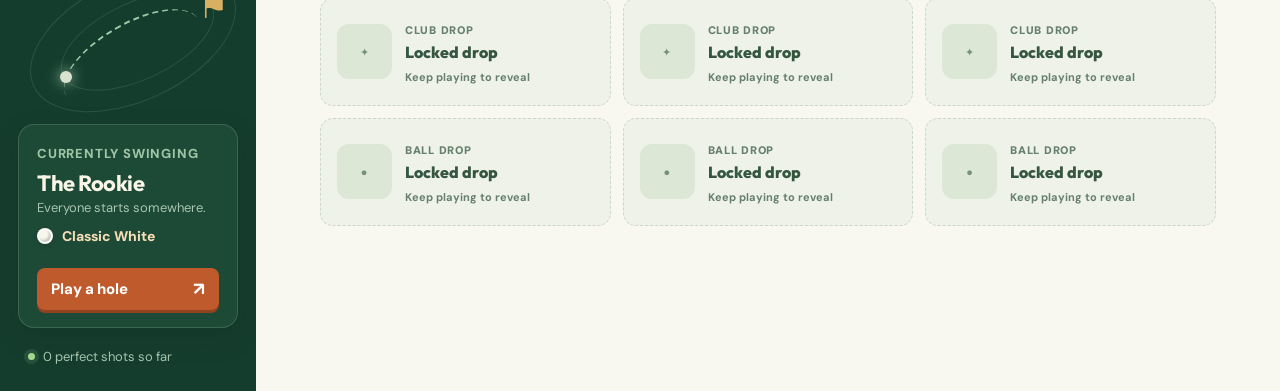
==== commit a8273e7f: "CP6: ship" ====
--- a/index.html
+++ b/index.html
@@ -13,6 +13,7 @@
     <link rel="stylesheet" href="./tutorial.css" />
     <script src="./gear-progression.js" defer></script>
     <script src="./ball-upgrades.js" defer></script>
+    <script src="./sound.js" defer></script>
     <script src="./script.js?shop=cart-1" defer></script>
     <script src="./shop-tutorial.js" defer></script>
   </head>
@@ -55,7 +56,7 @@
       <main class="main-content" id="shop">
         <header class="topbar">
           <div class="breadcrumb"><span>THE CLUBHOUSE</span><span class="breadcrumb-slash">/</span><strong>PRO SHOP</strong></div>
-          <div class="topbar-actions"><button class="topbar-cart" id="topbar-cart" type="button" aria-label="Open cart, 0 items"><span aria-hidden="true">▣</span> Cart <strong id="topbar-cart-count">0</strong></button><a class="topbar-play" href="./game.html">Play a hole <span aria-hidden="true">↗</span></a></div>
+          <div class="topbar-actions"><button class="sound-toggle shop-sound-toggle" id="sound-toggle" type="button" aria-pressed="true"><span data-sound-icon aria-hidden="true">◉</span><span data-sound-label>Sound on</span></button><button class="topbar-cart" id="topbar-cart" type="button" aria-label="Open cart, 0 items"><span aria-hidden="true">▣</span> Cart <strong id="topbar-cart-count">0</strong></button><a class="topbar-play" href="./game.html">Play a hole <span aria-hidden="true">↗</span></a></div>
         </header>
 
         <div class="content-wrap">
@@ -169,7 +170,7 @@
       <div class="detail-meta"><span id="detail-type"></span><span id="detail-rarity"></span></div>
       <h2 id="detail-title">Gear details</h2>
       <div class="detail-price" id="detail-price"></div>
-      <div class="detail-compare-head"><strong aria-label="Comparison">VS</strong><label for="detail-compare">Compare against</label></div>
+      <div class="detail-compare-head"><strong>Compare stats</strong><label for="detail-compare">Against</label></div>
       <select id="detail-compare" aria-label="Choose gear to compare"></select>
       <div class="detail-visual-compare" id="detail-visual-compare" aria-label="Gear comparison"></div>
       <div class="detail-chart" id="detail-chart"></div>
--- a/styles.css
+++ b/styles.css
@@ -188,6 +188,7 @@
 .topbar-cart{min-height:44px;display:inline-flex;align-items:center;gap:9px;padding:0 14px;border:1px solid #d5e1cd;border-radius:999px;background:#fffdf7;color:#245039;font-size:15px;font-weight:800;white-space:nowrap}
 .topbar-cart:hover{border-color:var(--selected-orange);color:#98421d}
 .topbar-cart strong{min-width:23px;height:23px;display:grid;place-items:center;border-radius:50%;background:var(--xp-yellow);color:var(--xp-ink);font:800 13px Outfit,sans-serif}
+.shop-sound-toggle{height:40px;padding:0 11px;border:1px solid #cadbc5;border-radius:999px;background:#fffdf7;color:#2d5c3d;font-size:12px;font-weight:900;cursor:pointer}.shop-sound-toggle:hover{background:#edf5e9}.shop-sound-toggle.muted{color:#807970;background:#f0eee8}.shop-sound-toggle [data-sound-icon]{font-size:15px;color:#ad4d24}.shop-sound-toggle.muted [data-sound-icon]{color:#8f8476}
 .content-wrap{padding-bottom:140px}
 .selection-bar{position:fixed;bottom:14px;right:24px;z-index:10;width:min(640px,calc(100vw - 310px));max-width:none;margin:0;box-shadow:0 12px 30px rgba(32,68,41,.15)}
 .selection-info{align-items:center;flex-wrap:wrap;row-gap:4px}
@@ -281,15 +282,20 @@
 #claim-modal .claim-receipt span{display:flex;justify-content:space-between;align-items:center}
 #claim-modal .claim-actions{bottom:-20px}
 #claim-modal .claim-cart-choices,#claim-modal .claim-ball-choices{display:none!important}
-#claim-modal .pair-suggestion{padding:9px 11px;background:#f9f4e8;border-color:#e7d4b5}
-#claim-modal .pair-suggestion strong{font-size:14px}
-#claim-modal .pair-suggestion span,#claim-modal .pair-suggestion small{font-size:11px}
-#claim-modal .pair-suggestion button{min-height:36px;padding:0 10px;font-size:12px}
+#claim-modal .pair-suggestion{display:grid;grid-template-columns:44px minmax(0,1fr);gap:10px;margin:17px 0 16px;padding:14px;border:2px solid #d98651;border-radius:13px;background:linear-gradient(125deg,#fff4df,#fbe1c6);box-shadow:0 5px 0 #d7895930}
+#claim-modal .pair-suggestion-icon{grid-row:span 2;width:42px;height:42px;display:grid;place-items:center;border-radius:12px;background:#bf5a2c;color:#fff9ec;font-size:22px;box-shadow:0 3px 0 #8f3e1e}.pair-suggestion-icon.ball{font-size:20px;color:#fffdf4}
+#claim-modal .pair-suggestion>div{gap:3px}.pair-suggestion span{font-size:12px;font-weight:900;letter-spacing:.7px;color:#93431e}.pair-suggestion strong{font-size:18px;color:#244b36}.pair-suggestion small{font-size:13px;color:#725c45;line-height:1.3}
+#claim-modal .pair-suggestion button{grid-column:2;min-height:43px;width:100%;padding:0 13px;background:#bf5a2c;color:#fff9ec;font-size:14px;box-shadow:0 3px 0 #8f3e1e}.pair-suggestion button b{font-size:20px;line-height:0;margin-left:4px}.pair-suggestion button:hover{background:#a94a22}
 .detail-panel{position:fixed;z-index:44;top:0;right:0;width:min(465px,100vw);height:100dvh;overflow:auto;padding:25px 26px 28px;background:#fffdf7;box-shadow:-20px 0 55px #12341d30;border-radius:22px 0 0 22px;animation:shop-drawer-in .28s cubic-bezier(.2,.78,.22,1) both}
 .detail-head{display:flex;align-items:center;justify-content:space-between;font-size:11px;font-weight:900;letter-spacing:1.4px;color:#71876d}.detail-head button{width:34px;height:34px;border:0;border-radius:50%;background:#e7eee1;color:#315b3b;font-size:23px;line-height:1}
 .detail-art{height:190px;border-radius:16px;margin:15px 0;background:linear-gradient(135deg,#f6e7ca,#eac694);display:grid;place-items:center;overflow:hidden}.detail-art svg{width:min(290px,95%);height:185px}.detail-art .ball-illustration{width:170px;height:170px}.detail-art.club-art:before,.detail-art.club-art:after{display:none}.detail-art.ball-art:after{display:none}
 .detail-meta{display:flex;gap:8px;align-items:center;color:#7e966f;font-size:11px;font-weight:900;letter-spacing:1px}.detail-meta span:last-child{padding:5px 8px;border-radius:999px;background:#e9dfcb;color:#73542e}.detail-panel h2{font:800 28px/1.05 Outfit,sans-serif;color:#1d4932;margin:9px 0 3px}.detail-price{font:800 18px Outfit,sans-serif;color:#8d461f;margin:6px 0 15px}
-.detail-compare-head{display:flex;align-items:baseline;justify-content:space-between;margin-bottom:7px;color:#2a573a}.detail-compare-head strong{font:900 14px Outfit,sans-serif;color:#bf5a2c}.detail-compare-head label{font-size:11px;font-weight:800;color:#738975}.detail-panel select{width:100%;min-height:40px;padding:8px 10px;border:1px solid #cadac6;border-radius:9px;background:#fff;color:#234f35;font-size:13px;font-weight:700}.detail-visual-compare{display:grid;grid-template-columns:1fr auto 1fr;align-items:center;gap:9px;margin:13px 0 16px}.compare-gear{min-width:0;text-align:center;font:800 10px Outfit,sans-serif;color:#486a50}.compare-gear span{display:block;overflow:hidden;text-overflow:ellipsis;white-space:nowrap}.compare-art{height:66px;border-radius:10px;display:grid;place-items:center;overflow:hidden;background:#eff3e7;border:1px solid #d9e5d3;margin-bottom:5px}.compare-art svg{width:90px;height:65px;transform:rotate(-9deg)}.compare-art .ball-illustration{width:57px;height:57px}.compare-art.club-art:before,.compare-art.club-art:after,.compare-art.ball-art:after{display:none}.compare-gear.candidate .compare-art{background:#f8e8dc;border-color:#e8bdab}.compare-versus{font:900 11px Outfit,sans-serif;color:#a7b6a1}.detail-chart{display:grid;gap:12px;margin:5px 0 22px}.detail-chart-row{display:grid;grid-template-columns:22px 1fr 64px;gap:9px;align-items:center}.detail-chart-row>span{font-size:16px;font-weight:900;color:#617c64;text-align:center}.detail-bars{display:grid;gap:4px}.detail-bars i{display:block;height:8px;border-radius:99px;min-width:3px}.detail-bars .candidate-bar{background:#bf5a2c}.detail-bars .reference-bar{background:#a8c2a6}.detail-chart-row strong{font:800 13px Outfit,sans-serif;text-align:right;color:#3c6948}.detail-chart-row strong.loss{color:#9a5832}.detail-add{width:100%;min-height:51px;border:0;border-radius:10px;background:#bf5a2c;color:#fff;font-size:15px;font-weight:900;box-shadow:0 4px 0 #95401d}.detail-add:hover:not(:disabled){background:#a94a22}.detail-add:disabled{background:#aab8a5;box-shadow:none;cursor:not-allowed}
+.detail-compare-head{display:flex;align-items:baseline;justify-content:space-between;margin-bottom:7px;color:#2a573a}.detail-compare-head strong{font:900 14px Outfit,sans-serif;color:#bf5a2c}.detail-compare-head label{font-size:13px;font-weight:800;color:#738975}.detail-panel select{width:100%;min-height:40px;padding:8px 10px;border:1px solid #cadac6;border-radius:9px;background:#fff;color:#234f35;font-size:13px;font-weight:700}.detail-visual-compare{display:grid;grid-template-columns:1fr auto 1fr;align-items:center;gap:9px;margin:13px 0 16px}.compare-gear{min-width:0;text-align:center;font:800 13px Outfit,sans-serif;color:#486a50}.compare-gear span{display:block;overflow:hidden;text-overflow:ellipsis;white-space:nowrap}.compare-gear small{display:block;margin:1px 0 3px;font:900 13px Outfit,sans-serif;letter-spacing:.6px}.compare-gear.candidate small{color:#a84c25}.compare-gear.reference small{color:#357146}.compare-art{height:66px;border-radius:10px;display:grid;place-items:center;overflow:hidden;background:#eff3e7;border:2px solid #7faa83;margin-bottom:5px}.compare-art svg{width:90px;height:65px;transform:rotate(-9deg)}.compare-art .ball-illustration{width:57px;height:57px}.compare-art.club-art:before,.compare-art.club-art:after,.compare-art.ball-art:after{display:none}.compare-gear.candidate .compare-art{background:#f8e8dc;border-color:#bf5a2c}.compare-versus{font:900 13px Outfit,sans-serif;color:#a7b6a1}.detail-chart{display:grid;gap:10px;margin:5px 0 22px}.detail-chart-row{padding:10px 11px;border:1px solid #e5eadf;border-radius:11px;background:#fbfcf7}.detail-stat-heading{display:flex;align-items:center;justify-content:space-between;margin-bottom:6px}.detail-stat-heading strong{font:800 14px Outfit,sans-serif;color:#294f36}.detail-stat-delta{font:900 13px Outfit,sans-serif;color:#357146}.detail-stat-delta.loss{color:#a04b27}.detail-stat-line{display:grid;grid-template-columns:minmax(72px,100px) minmax(0,1fr) 25px;align-items:center;gap:8px;margin-top:5px}.detail-bar-name{overflow-wrap:anywhere;font:800 13px/1.15 Outfit,sans-serif}.detail-stat-line.candidate .detail-bar-name,.detail-stat-line.candidate b{color:#a84c25}.detail-stat-line.reference .detail-bar-name,.detail-stat-line.reference b{color:#357146}.detail-bar-track{height:8px;border-radius:99px;background:#edf1e8;overflow:hidden}.detail-bar-track i{display:block;height:100%;border-radius:99px;min-width:3px}.detail-bar-track .candidate-bar{background:#bf5a2c}.detail-bar-track .reference-bar{background:#6c9f76}.detail-stat-line b{font:900 13px Outfit,sans-serif;text-align:right}.detail-add{width:100%;min-height:51px;border:0;border-radius:10px;background:#bf5a2c;color:#fff;font-size:15px;font-weight:900;box-shadow:0 4px 0 #95401d}.detail-add:hover:not(:disabled){background:#a94a22}.detail-add:disabled{background:#aab8a5;box-shadow:none;cursor:not-allowed}
 @media(max-width:1150px){.hero{align-items:flex-start}.hero-side{flex-direction:column}.hero-side .xp-wallet,.equipped-summary{width:100%;max-width:none}.future-grid{grid-template-columns:repeat(2,minmax(0,1fr))}}
 @media(max-width:700px){.hero-side{margin-top:18px}.future-grid{grid-template-columns:1fr}#claim-modal .claim-dialog,.detail-panel{border-radius:0}.detail-panel{padding:20px}#claim-modal .claim-dialog{padding:20px}}
 @media(prefers-reduced-motion:reduce){#claim-modal:not([hidden]) .claim-dialog,.detail-panel{animation:none}}
+@keyframes control-hover-bump{0%,100%{translate:0 0}38%{translate:0 -2px}67%{translate:1px 0}82%{translate:-1px 0}}
+@media(hover:hover) and (prefers-reduced-motion:no-preference){
+  button:not(:disabled):not(.club-card):not(.ball-card):hover,
+  a.topbar-play:hover,a.side-play:hover,a.nav-item:hover{animation:control-hover-bump .23s ease-out}
+}
